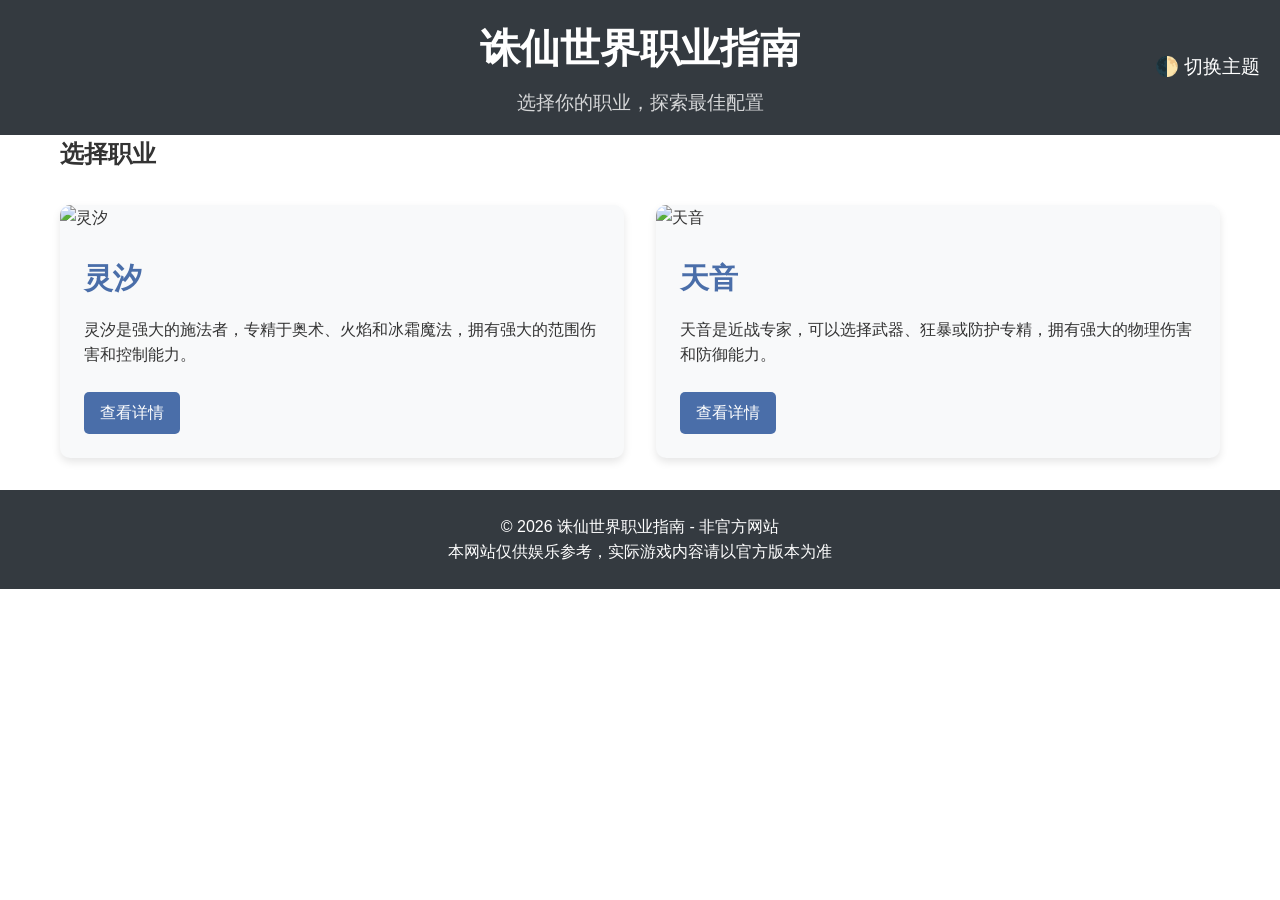
==== index.html @ 596cb43d "Update index.html" ====
<!DOCTYPE html>
<html lang="zh-CN">
<head>
    <meta charset="UTF-8">
    <meta name="viewport" content="width=device-width, initial-scale=1.0">
    <title>诛仙世界职业指南</title>
    <style>
        :root {
            --bg-color: #ffffff;
            --text-color: #333333;
            --primary-color: #4a6ea9;
            --secondary-color: #e7e7e7;
            --card-bg: #f8f9fa;
            --header-bg: #343a40;
            --footer-bg: #343a40;
        }

        [data-theme="dark"] {
            --bg-color: #1a1a1a;
            --text-color: #e0e0e0;
            --primary-color: #5d8aff;
            --secondary-color: #2d2d2d;
            --card-bg: #2a2a2a;
            --header-bg: #121212;
            --footer-bg: #121212;
        }

        * {
            margin: 0;
            padding: 0;
            box-sizing: border-box;
            transition: background-color 0.3s, color 0.3s;
        }

        body {
            font-family: 'Microsoft JhengHei', '微软正黑体', Arial, sans-serif;
            background-color: var(--bg-color);
            color: var(--text-color);
            line-height: 1.6;
        }

        .container {
            max-width: 1200px;
            margin: 0 auto;
            padding: 0 20px;
        }

        header {
            background-color: var(--header-bg);
            color: white;
            padding: 1rem 0;
            text-align: center;
            position: relative;
        }

        .theme-toggle {
            position: absolute;
            right: 20px;
            top: 50%;
            transform: translateY(-50%);
            background: none;
            border: none;
            color: white;
            cursor: pointer;
            font-size: 1.2rem;
        }

        h1 {
            font-size: 2.5rem;
            margin-bottom: 0.5rem;
        }

        .subtitle {
            font-size: 1.2rem;
            opacity: 0.8;
        }

        main {
            padding: 2rem 0;
        }

        .profession-grid {
            display: grid;
            grid-template-columns: repeat(auto-fit, minmax(300px, 1fr));
            gap: 2rem;
            margin-top: 2rem;
        }

        .profession-card {
            background-color: var(--card-bg);
            border-radius: 10px;
            overflow: hidden;
            box-shadow: 0 4px 8px rgba(0, 0, 0, 0.1);
            transition: transform 0.3s;
            cursor: pointer;
        }

        .profession-card:hover {
            transform: translateY(-5px);
        }

        .profession-image {
            width: 100%;
            height: 200px;
            object-fit: cover;
        }

        .profession-content {
            padding: 1.5rem;
        }

        .profession-title {
            font-size: 1.8rem;
            margin-bottom: 1rem;
            color: var(--primary-color);
        }

        .profession-description {
            margin-bottom: 1.5rem;
        }

        .btn {
            display: inline-block;
            padding: 0.5rem 1rem;
            background-color: var(--primary-color);
            color: white;
            text-decoration: none;
            border-radius: 5px;
            transition: background-color 0.3s;
        }

        .btn:hover {
            background-color: #3a5a8c;
        }

        .profession-page {
            display: none;
        }

        .back-btn {
            margin-bottom: 1.5rem;
            display: inline-block;
        }

        .section {
            margin-bottom: 2rem;
            background-color: var(--card-bg);
            padding: 1.5rem;
            border-radius: 8px;
        }

        .section-title {
            font-size: 1.5rem;
            margin-bottom: 1rem;
            color: var(--primary-color);
            border-bottom: 2px solid var(--primary-color);
            padding-bottom: 0.5rem;
        }

        .attribute-list, .equipment-list, .talent-list {
            list-style-type: none;
        }

        .attribute-item, .equipment-item, .talent-item {
            padding: 0.8rem 0;
            border-bottom: 1px solid var(--secondary-color);
        }

        .equipment-item strong {
            display: block;
            margin-bottom: 0.5rem;
        }

        footer {
            background-color: var(--footer-bg);
            color: white;
            text-align: center;
            padding: 1.5rem 0;
            margin-top: 2rem;
        }

        @media (max-width: 768px) {
            h1 {
                font-size: 2rem;
            }
            
            .profession-grid {
                grid-template-columns: 1fr;
            }
            
            .theme-toggle {
                position: static;
                transform: none;
                margin-top: 1rem;
                display: block;
                width: 100%;
            }
        }
    </style>
</head>
<body>
    <header>
        <div class="container">
            <h1>诛仙世界职业指南</h1>
            <p class="subtitle">选择你的职业，探索最佳配置</p>
            <button class="theme-toggle" id="themeToggle">🌓 切换主题</button>
        </div>
    </header>

    <main class="container">
        <div id="homePage">
            <h2>选择职业</h2>
            <div class="profession-grid">
                <div class="profession-card" onclick="showProfession('mage')">
                    <img src="https://wow.zamimg.com/images/wow/icons/large/classicon_mage.jpg" alt="灵汐" class="profession-image">
                    <div class="profession-content">
                        <h3 class="profession-title">灵汐</h3>
                        <p class="profession-description">灵汐是强大的施法者，专精于奥术、火焰和冰霜魔法，拥有强大的范围伤害和控制能力。</p>
                        <a href="#" class="btn" onclick="event.preventDefault(); showProfession('mage')">查看详情</a>
                    </div>
                </div>
                <div class="profession-card" onclick="showProfession('warrior')">
                    <img src="https://wow.zamimg.com/images/wow/icons/large/classicon_warrior.jpg" alt="天音" class="profession-image">
                    <div class="profession-content">
                        <h3 class="profession-title">天音</h3>
                        <p class="profession-description">天音是近战专家，可以选择武器、狂暴或防护专精，拥有强大的物理伤害和防御能力。</p>
                        <a href="#" class="btn" onclick="event.preventDefault(); showProfession('warrior')">查看详情</a>
                    </div>
                </div>
            </div>
        </div>

        <!-- 灵汐页面 -->
        <div id="magePage" class="profession-page">
            <a href="#" class="btn back-btn" onclick="event.preventDefault(); goBack()">← 返回职业选择</a>
            <h2>灵汐指南</h2>
            
            <div class="section">
                <h3 class="section-title">推荐属性</h3>
                <ul class="attribute-list">
                    <li class="attribute-item"><strong>智力</strong> - 提高法术强度和法力值</li>
                    <li class="attribute-item"><strong>法术命中</strong> - 确保法术不会被抵抗</li>
                    <li class="attribute-item"><strong>法术暴击</strong> - 增加法术暴击机率</li>
                    <li class="attribute-item"><strong>法术穿透</strong> - 降低目标的法术抗性</li>
                    <li class="attribute-item"><strong>急速</strong> - 减少施法时间和公共冷却</li>
                </ul>
            </div>
            
            <div class="section">
                <h3 class="section-title">推荐装备</h3>
                <ul class="equipment-list">
                    <li class="equipment-item">
                        <strong>头部</strong>
                        <p>附魔: 燃烧谜团秘药 (法术强度+30, 暴击等级+20)</p>
                        <p>宝石: 符文血玉石 (法术强度+19)</p>
                    </li>
                    <li class="equipment-item">
                        <strong>肩膀</strong>
                        <p>附魔: 强效风暴铭文 (法术强度+24, 暴击等级+15)</p>
                    </li>
                    <li class="equipment-item">
                        <strong>胸甲</strong>
                        <p>附魔: 强效属性 (全属性+10)</p>
                    </li>
                    <li class="equipment-item">
                        <strong>武器</strong>
                        <p>附魔: 强效法术能量 (法术强度+63)</p>
                    </li>
                </ul>
            </div>
            
            <div class="section">
                <h3 class="section-title">天赋点法</h3>
                <ul class="talent-list">
                    <li class="talent-item">
                        <strong>奥术专精 (57/3/11)</strong>
                        <p>专注于奥术衝击和奥术飞弹的爆发伤害，适合单目标输出</p>
                    </li>
                    <li class="talent-item">
                        <strong>火焰专精 (55/16/0)</strong>
                        <p>擅长持续伤害和范围效果，适合多目标战斗</p>
                    </li>
                    <li class="talent-item">
                        <strong>冰霜专精 (0/0/61)</strong>
                        <p>提供优秀的控制能力和生存力，适合PvP和特殊战斗</p>
                    </li>
                </ul>
            </div>
        </div>

        <!-- 天音页面 -->
        <div id="warriorPage" class="profession-page">
            <a href="#" class="btn back-btn" onclick="event.preventDefault(); goBack()">← 返回职业选择</a>
            <h2>天音指南</h2>
            
            <div class="section">
                <h3 class="section-title">推荐属性</h3>
                <ul class="attribute-list">
                    <li class="attribute-item"><strong>力量</strong> - 提高攻击强度</li>
                    <li class="attribute-item"><strong>命中</strong> - 确保攻击不会被躲闪/招架 (6%对首领)</li>
                    <li class="attribute-item"><strong>精准</strong> - 降低目标的招架/躲闪机率 (6.5%对首领)</li>
                    <li class="attribute-item"><strong>暴击</strong> - 增加暴击机率</li>
                    <li class="attribute-item"><strong>破甲</strong> - 降低目标的护甲值</li>
                    <li class="attribute-item"><strong>耐力</strong> - 增加生命值 (坦克专精优先)</li>
                </ul>
            </div>
            
            <div class="section">
                <h3 class="section-title">推荐装备</h3>
                <ul class="equipment-list">
                    <li class="equipment-item">
                        <strong>头部</strong>
                        <p>附魔: 坚定防御者秘药 (防御等级+16, 躲闪等级+17) / 思维放大圆盘 (工程学)</p>
                        <p>宝石: 致密天蓝石 (耐力+15)</p>
                    </li>
                    <li class="equipment-item">
                        <strong>肩膀</strong>
                        <p>附魔: 强效峭壁铭文 (防御等级+15, 躲闪等级+10)</p>
                    </li>
                    <li class="equipment-item">
                        <strong>胸甲</strong>
                        <p>附魔: 强效属性 (全属性+10)</p>
                        <p>宝石: 致密天蓝石 / 鲜豔森林翡翠</p>
                    </li>
                    <li class="equipment-item">
                        <strong>武器</strong>
                        <p>附魔: 狂暴 (攻击强度+110) / 斩杀 (护甲穿透+120)</p>
                    </li>
                </ul>
            </div>
            
            <div class="section">
                <h3 class="section-title">天赋点法</h3>
                <ul class="talent-list">
                    <li class="talent-item">
                        <strong>武器战 (37/24/0)</strong>
                        <p>专注于单体爆发伤害，适合PvP和特定首领战</p>
                    </li>
                    <li class="talent-item">
                        <strong>狂暴战 (17/54/0)</strong>
                        <p>擅长持续伤害和双持武器，适合长时间战斗</p>
                    </li>
                    <li class="talent-item">
                        <strong>防护战 (15/5/51)</strong>
                        <p>坦克专精，提供强大的生存能力和威胁值生成</p>
                    </li>
                </ul>
            </div>
        </div>
    </main>

    <footer>
        <div class="container">
            <p>© 2026 诛仙世界职业指南 - 非官方网站</p>
            <p>本网站仅供娱乐参考，实际游戏内容请以官方版本为准</p>
        </div>
    </footer>

    <script>
        // 主题切换功能
        const themeToggle = document.getElementById('themeToggle');
        const currentTheme = localStorage.getItem('theme') || 'light';
        
        document.documentElement.setAttribute('data-theme', currentTheme);
        
        themeToggle.addEventListener('click', () => {
            const newTheme = currentTheme === 'light' ? 'dark' : 'light';
            document.documentElement.setAttribute('data-theme', newTheme);
            localStorage.setItem('theme', newTheme);
        });

        // 页面导航功能
        function showProfession(profession) {
            document.getElementById('homePage').style.display = 'none';
            document.getElementById('magePage').style.display = 'none';
            document.getElementById('warriorPage').style.display = 'none';
            
            document.getElementById(profession + 'Page').style.display = 'block';
        }

        function goBack() {
            document.getElementById('homePage').style.display = 'block';
            document.getElementById('magePage').style.display = 'none';
            document.getElementById('warriorPage').style.display = 'none';
        }

        // 初始化显示首页
        document.addEventListener('DOMContentLoaded', () => {
            document.getElementById('homePage').style.display = 'block';
        });
    </script>
</body>
</html>
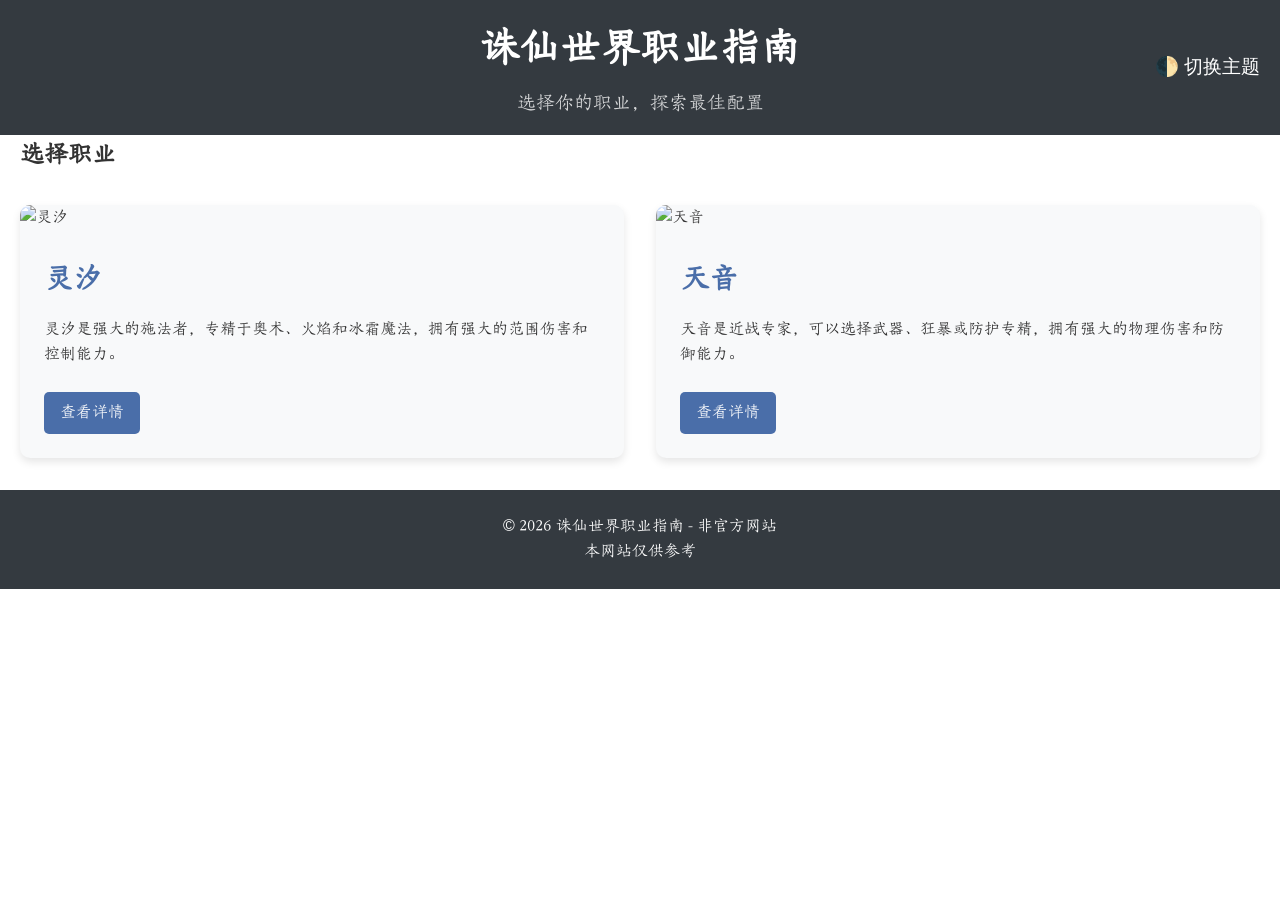
==== commit cc4796a4: "Update index.html" ====
--- a/index.html
+++ b/index.html
@@ -2,8 +2,10 @@
 <html lang="zh-CN">
 <head>
     <meta charset="UTF-8">
+    <meta http-equiv="X-UA-Compatible" content="IE=edge">
     <meta name="viewport" content="width=device-width, initial-scale=1.0">
-    <title>诛仙世界职业指南</title>
+    <link rel="stylesheet" href="./woo.css">
+    <title>诛仙世界沉鱼治疗指南</title>
     <style>
         :root {
             --bg-color: #ffffff;
@@ -33,14 +35,14 @@
         }
 
         body {
-            font-family: 'Microsoft JhengHei', '微软正黑体', Arial, sans-serif;
+            font-family: 'woo3', sans-serif;
             background-color: var(--bg-color);
             color: var(--text-color);
             line-height: 1.6;
         }
 
         .container {
-            max-width: 1200px;
+            max-width: 1920px;
             margin: 0 auto;
             padding: 0 20px;
         }
@@ -352,7 +354,7 @@
     <footer>
         <div class="container">
             <p>© 2026 诛仙世界职业指南 - 非官方网站</p>
-            <p>本网站仅供娱乐参考，实际游戏内容请以官方版本为准</p>
+            <p>本网站仅供参考</p>
         </div>
     </footer>
 
--- a/woo.css
+++ b/woo.css
@@ -0,0 +1,12 @@
+/*! Generated by Font Squirrel (https://www.fontsquirrel.com) on January 3, 2026 */
+
+
+
+@font-face {
+    font-family: 'woo3';
+    src: url('fonts/woo3.woff2') format('woff2'),
+         url('fonts/woo3.woff') format('woff');
+    font-weight: normal;
+    font-style: normal;
+    font-display: swap; /* 优化字体加载体验 */
+}
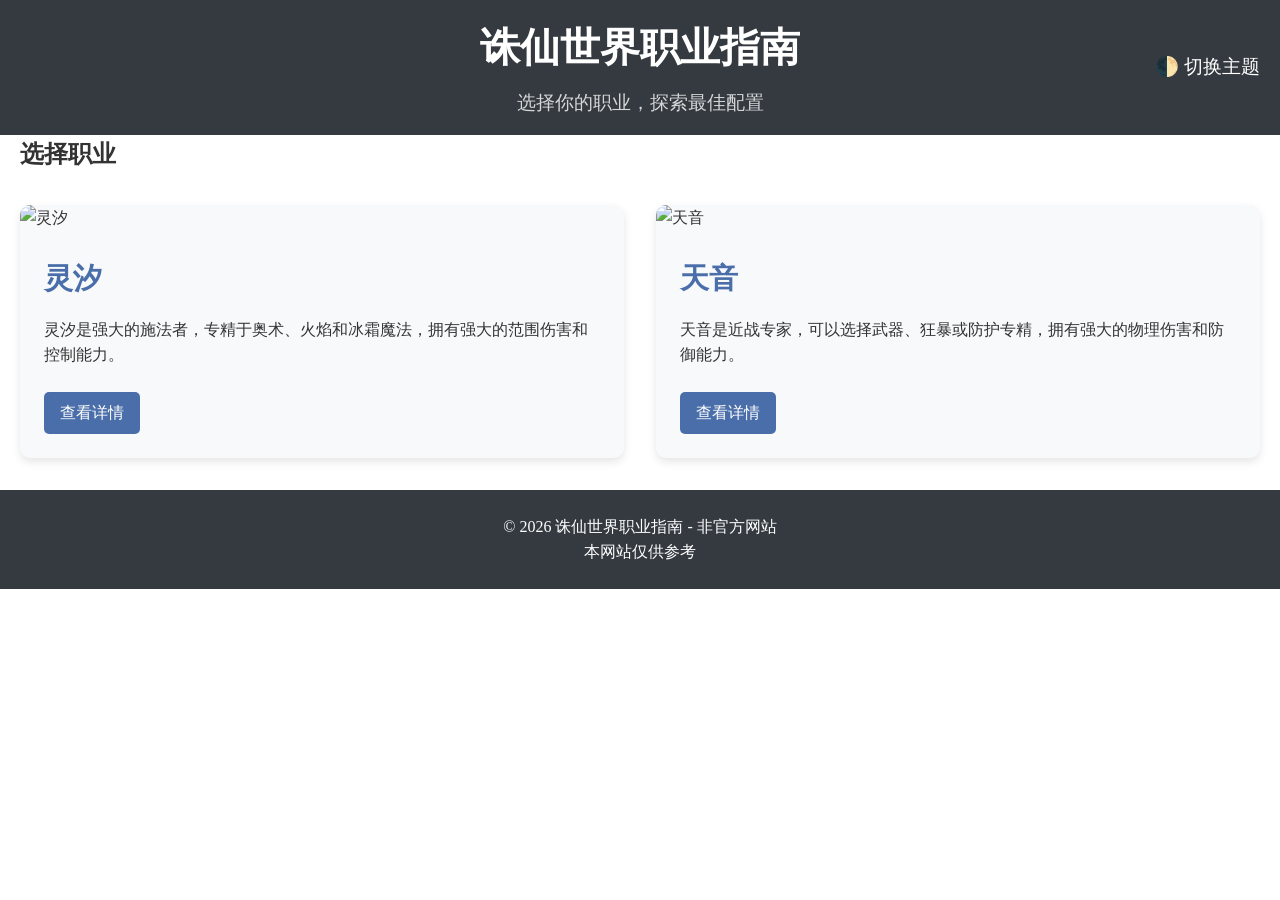
==== commit cbec8d1e: "Update index.html" ====
--- a/index.html
+++ b/index.html
@@ -4,8 +4,7 @@
     <meta charset="UTF-8">
     <meta http-equiv="X-UA-Compatible" content="IE=edge">
     <meta name="viewport" content="width=device-width, initial-scale=1.0">
-    <link rel="stylesheet" href="./woo.css">
-    <title>诛仙世界沉鱼治疗指南</title>
+    <title>诛仙世界 沉鱼治疗指南</title>
     <style>
         :root {
             --bg-color: #ffffff;
@@ -35,7 +34,7 @@
         }
 
         body {
-            font-family: 'woo3', sans-serif;
+            font-family: 'Source Han Serif CN', serif;
             background-color: var(--bg-color);
             color: var(--text-color);
             line-height: 1.6;
@@ -393,3 +392,4 @@
     </script>
 </body>
 </html>
+
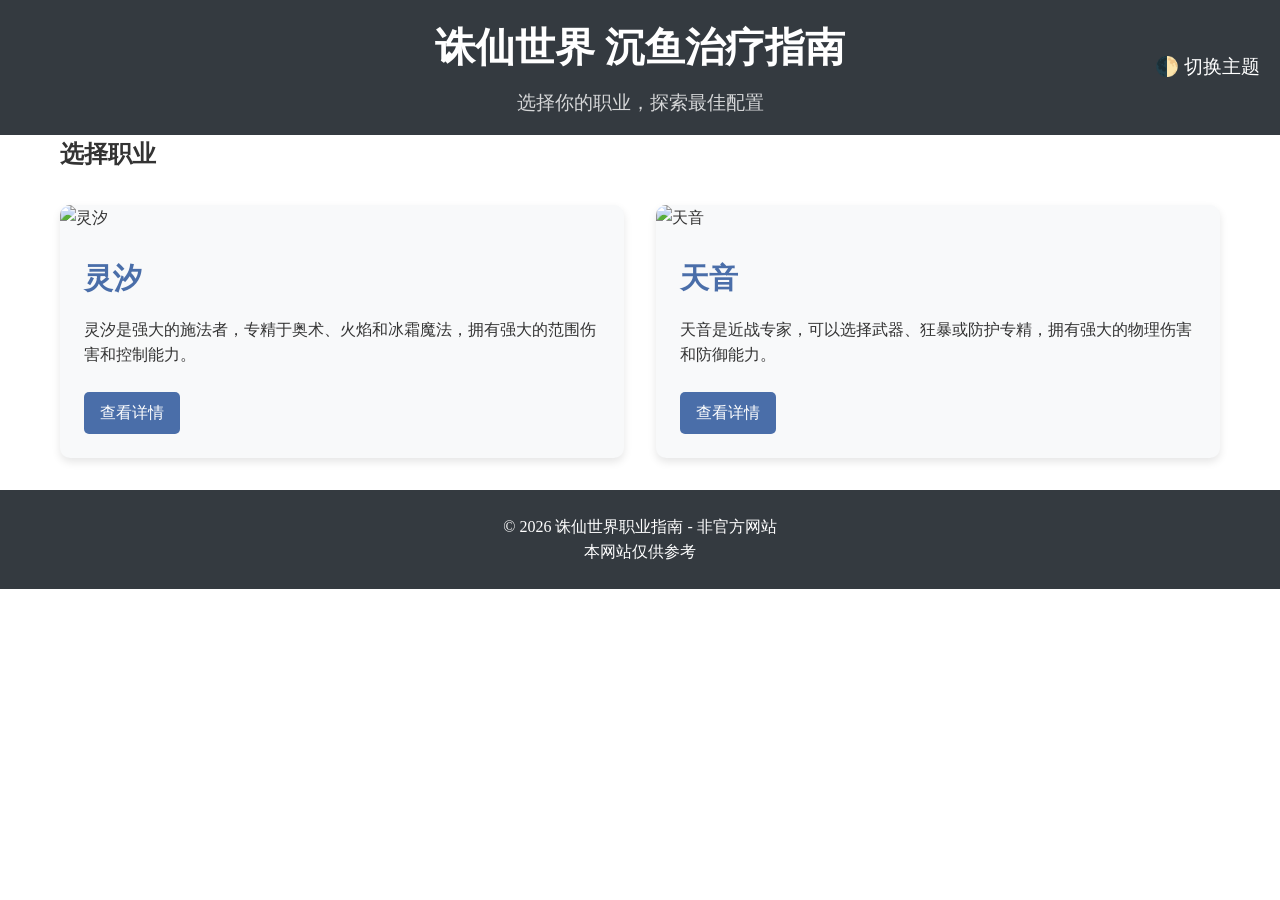
==== commit e1d2849f: "Update index.html" ====
--- a/index.html
+++ b/index.html
@@ -41,7 +41,7 @@
         }
 
         .container {
-            max-width: 1920px;
+            max-width: 1200px;
             margin: 0 auto;
             padding: 0 20px;
         }
@@ -202,7 +202,7 @@
 <body>
     <header>
         <div class="container">
-            <h1>诛仙世界职业指南</h1>
+            <h1>诛仙世界 沉鱼治疗指南</h1>
             <p class="subtitle">选择你的职业，探索最佳配置</p>
             <button class="theme-toggle" id="themeToggle">🌓 切换主题</button>
         </div>
@@ -393,3 +393,4 @@
 </body>
 </html>
 
+
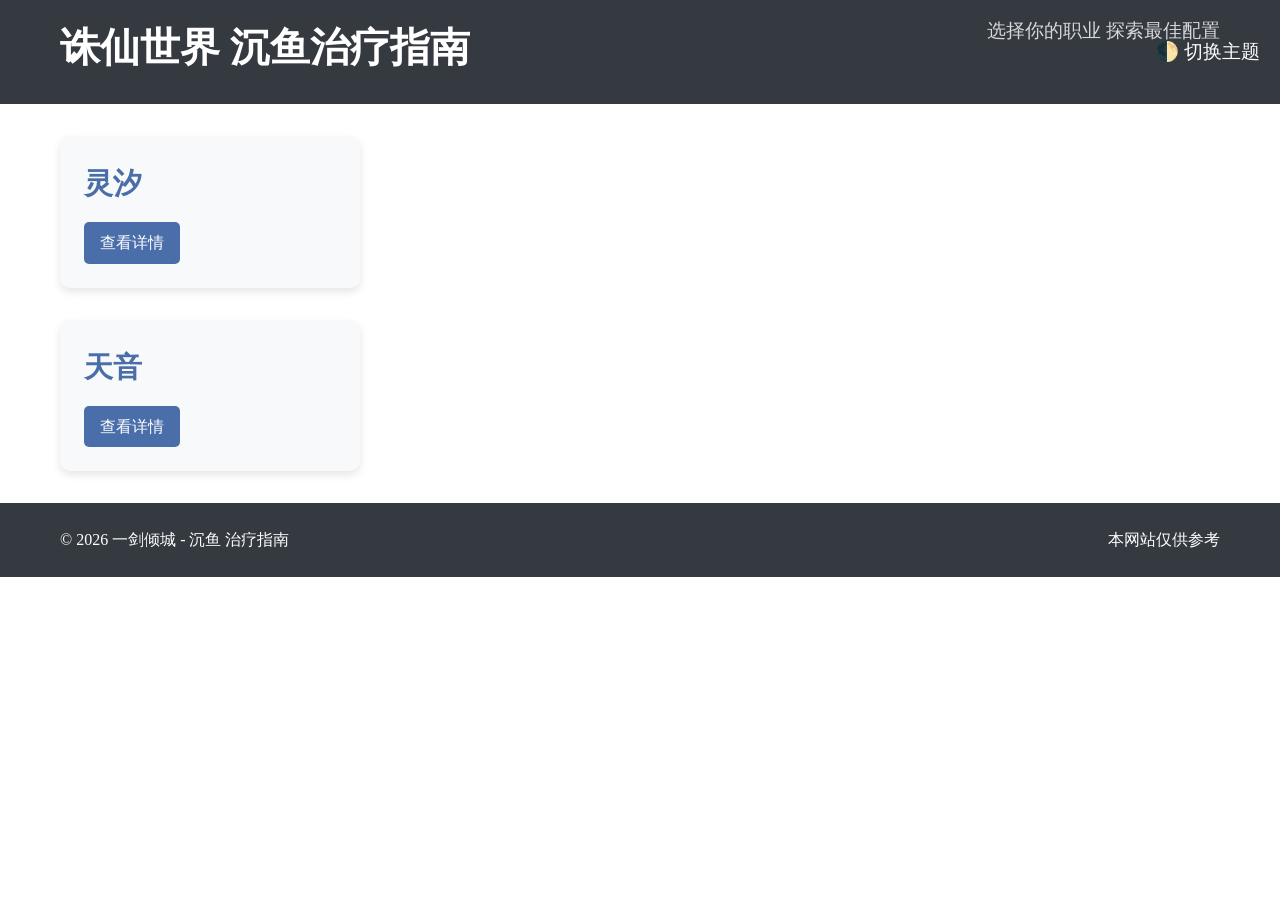
==== commit 6fe0fb78: "Update index.html" ====
--- a/index.html
+++ b/index.html
@@ -41,6 +41,8 @@
         }
 
         .container {
+            display: flex;
+            justify-content: space-between;
             max-width: 1200px;
             margin: 0 auto;
             padding: 0 20px;
@@ -100,7 +102,7 @@
             transform: translateY(-5px);
         }
 
-        .profession-image {
+        .profession-ilingxi {
             width: 100%;
             height: 200px;
             object-fit: cover;
@@ -202,37 +204,32 @@
 <body>
     <header>
         <div class="container">
-            <h1>诛仙世界 沉鱼治疗指南</h1>
-            <p class="subtitle">选择你的职业，探索最佳配置</p>
+            <h1>诛仙世界  沉鱼治疗指南</h1>
+            <p class="subtitle">选择你的职业  探索最佳配置</p>
             <button class="theme-toggle" id="themeToggle">🌓 切换主题</button>
         </div>
     </header>
 
     <main class="container">
         <div id="homePage">
-            <h2>选择职业</h2>
             <div class="profession-grid">
-                <div class="profession-card" onclick="showProfession('mage')">
-                    <img src="https://wow.zamimg.com/images/wow/icons/large/classicon_mage.jpg" alt="灵汐" class="profession-image">
+                <div class="profession-card" onclick="showProfession('lingxi')">
                     <div class="profession-content">
                         <h3 class="profession-title">灵汐</h3>
-                        <p class="profession-description">灵汐是强大的施法者，专精于奥术、火焰和冰霜魔法，拥有强大的范围伤害和控制能力。</p>
-                        <a href="#" class="btn" onclick="event.preventDefault(); showProfession('mage')">查看详情</a>
+                        <a href="#" class="btn" onclick="event.preventDefault(); showProfession('lingxi')">查看详情</a>
                     </div>
                 </div>
-                <div class="profession-card" onclick="showProfession('warrior')">
-                    <img src="https://wow.zamimg.com/images/wow/icons/large/classicon_warrior.jpg" alt="天音" class="profession-image">
+                <div class="profession-card" onclick="showProfession('tianyin')">
                     <div class="profession-content">
                         <h3 class="profession-title">天音</h3>
-                        <p class="profession-description">天音是近战专家，可以选择武器、狂暴或防护专精，拥有强大的物理伤害和防御能力。</p>
-                        <a href="#" class="btn" onclick="event.preventDefault(); showProfession('warrior')">查看详情</a>
+                        <a href="#" class="btn" onclick="event.preventDefault(); showProfession('tianyin')">查看详情</a>
                     </div>
                 </div>
             </div>
         </div>
 
         <!-- 灵汐页面 -->
-        <div id="magePage" class="profession-page">
+        <div id="lingxiPage" class="profession-page">
             <a href="#" class="btn back-btn" onclick="event.preventDefault(); goBack()">← 返回职业选择</a>
             <h2>灵汐指南</h2>
             
@@ -290,7 +287,7 @@
         </div>
 
         <!-- 天音页面 -->
-        <div id="warriorPage" class="profession-page">
+        <div id="tianyinPage" class="profession-page">
             <a href="#" class="btn back-btn" onclick="event.preventDefault(); goBack()">← 返回职业选择</a>
             <h2>天音指南</h2>
             
@@ -352,7 +349,7 @@
 
     <footer>
         <div class="container">
-            <p>© 2026 诛仙世界职业指南 - 非官方网站</p>
+            <p>© 2026 一剑倾城 - 沉鱼 治疗指南</p>
             <p>本网站仅供参考</p>
         </div>
     </footer>
@@ -373,16 +370,16 @@
         // 页面导航功能
         function showProfession(profession) {
             document.getElementById('homePage').style.display = 'none';
-            document.getElementById('magePage').style.display = 'none';
-            document.getElementById('warriorPage').style.display = 'none';
+            document.getElementById('lingxiPage').style.display = 'none';
+            document.getElementById('tianyinPage').style.display = 'none';
             
             document.getElementById(profession + 'Page').style.display = 'block';
         }
 
         function goBack() {
             document.getElementById('homePage').style.display = 'block';
-            document.getElementById('magePage').style.display = 'none';
-            document.getElementById('warriorPage').style.display = 'none';
+            document.getElementById('lingxiPage').style.display = 'none';
+            document.getElementById('tianyinPage').style.display = 'none';
         }
 
         // 初始化显示首页
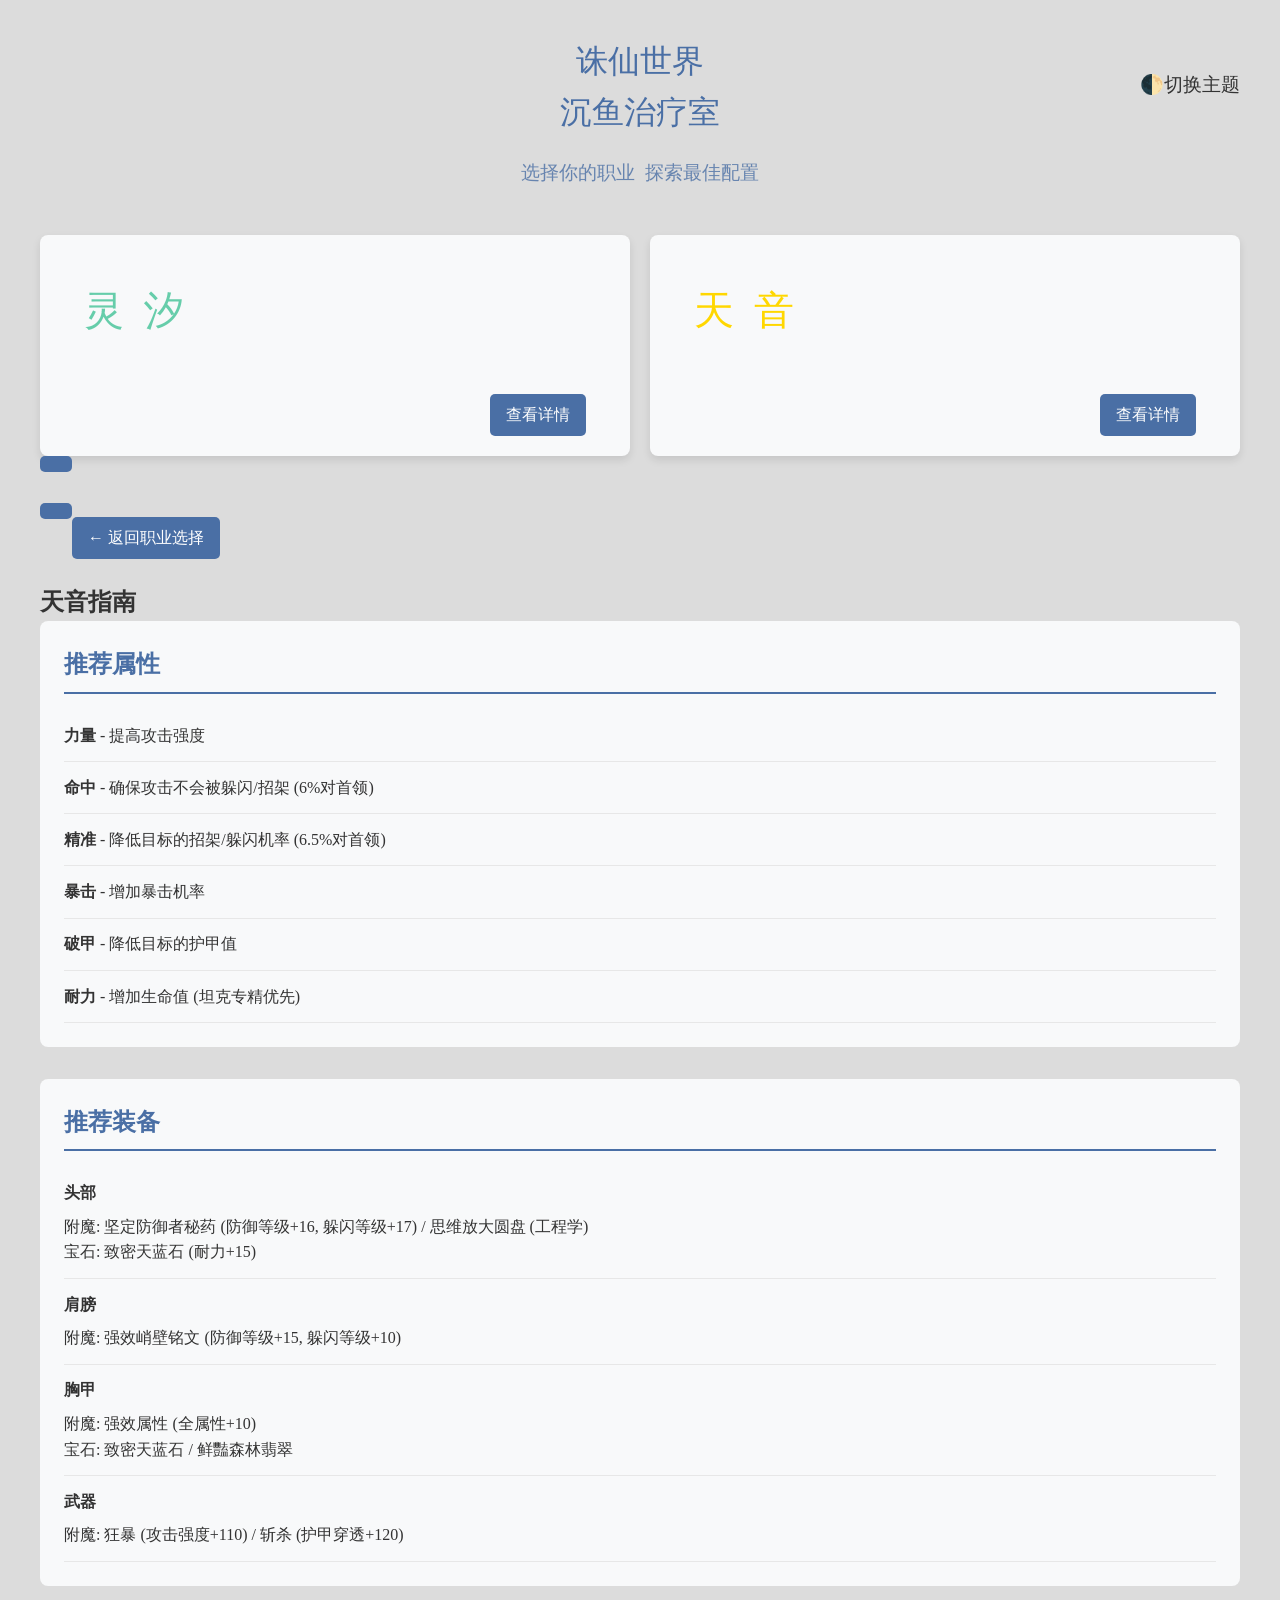
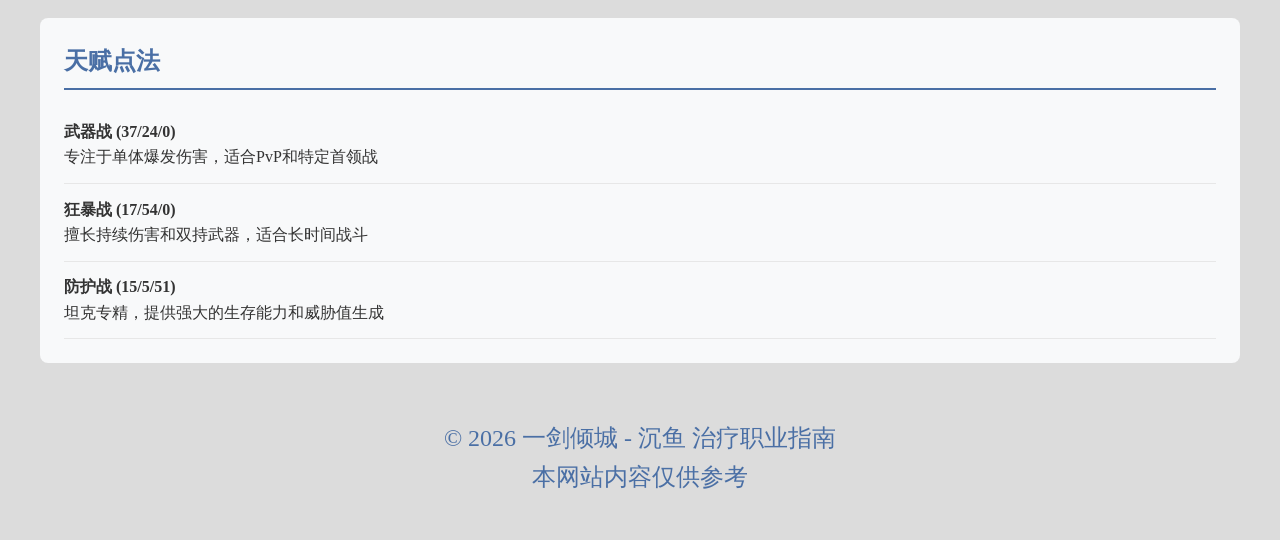
==== commit 50737890: "Update index.html" ====
--- a/index.html
+++ b/index.html
@@ -2,28 +2,23 @@
 <html lang="zh-CN">
 <head>
     <meta charset="UTF-8">
-    <meta http-equiv="X-UA-Compatible" content="IE=edge">
     <meta name="viewport" content="width=device-width, initial-scale=1.0">
-    <title>诛仙世界 沉鱼治疗指南</title>
+    <title>诛仙世界  沉鱼治疗指南</title>
     <style>
         :root {
-            --bg-color: #ffffff;
+            --bg-color: #DCDCDC;
             --text-color: #333333;
-            --primary-color: #4a6ea9;
+            --primary-color: #4a6fa5;
             --secondary-color: #e7e7e7;
             --card-bg: #f8f9fa;
-            --header-bg: #343a40;
-            --footer-bg: #343a40;
         }
 
         [data-theme="dark"] {
             --bg-color: #1a1a1a;
-            --text-color: #e0e0e0;
-            --primary-color: #5d8aff;
-            --secondary-color: #2d2d2d;
+            --text-color: #f0f0f0;
+            --primary-color: #6b8cbe;
+            --secondary-color: #8aabcf;
             --card-bg: #2a2a2a;
-            --header-bg: #121212;
-            --footer-bg: #121212;
         }
 
         * {
@@ -35,15 +30,16 @@
 
         body {
             font-family: 'Source Han Serif CN', serif;
+            line-height: 1.6;
             background-color: var(--bg-color);
             color: var(--text-color);
-            line-height: 1.6;
+            padding: 20px;
+            min-height: 100vh;
         }
 
         .container {
-            display: flex;
-            justify-content: space-between;
-            max-width: 1200px;
+            justify-content: center;
+            max-width: 1400px;
             margin: 0 auto;
             padding: 0 20px;
         }
@@ -57,23 +53,27 @@
         }
 
         .theme-toggle {
+            color: var(--text-color);
             position: absolute;
             right: 20px;
-            top: 50%;
+            top: 35%;
             transform: translateY(-50%);
             background: none;
             border: none;
-            color: white;
             cursor: pointer;
+            display: flex;
             font-size: 1.2rem;
         }
 
         h1 {
-            font-size: 2.5rem;
-            margin-bottom: 0.5rem;
+            color: var(--primary-color);
+            margin-bottom: 20px;
+            text-align: center;
+            font-weight: normal;
         }
 
         .subtitle {
+            color: var(--primary-color);
             font-size: 1.2rem;
             opacity: 0.8;
         }
@@ -84,28 +84,29 @@
 
         .profession-grid {
             display: grid;
-            grid-template-columns: repeat(auto-fit, minmax(300px, 1fr));
-            gap: 2rem;
-            margin-top: 2rem;
+            grid-template-columns: repeat(auto-fit, minmax(200px, 1fr));
+            gap: 20px;
+            margin-top: 30px;
         }
 
         .profession-card {
             background-color: var(--card-bg);
-            border-radius: 10px;
+            padding: 20px;
+            border-radius: 8px;
             overflow: hidden;
             box-shadow: 0 4px 8px rgba(0, 0, 0, 0.1);
             transition: transform 0.3s;
             cursor: pointer;
+            border: 1px solid var(--border-color);
         }
 
         .profession-card:hover {
             transform: translateY(-5px);
         }
 
-        .profession-ilingxi {
-            width: 100%;
-            height: 200px;
-            object-fit: cover;
+        .profession-card h2 {
+            margin-bottom: 10px;
+            color: var(--secondary-color);
         }
 
         .profession-content {
@@ -113,9 +114,9 @@
         }
 
         .profession-title {
-            font-size: 1.8rem;
-            margin-bottom: 1rem;
-            color: var(--primary-color);
+            font-size: 2.5rem;
+            margin-bottom: 0rem;
+            margin-top: 0rem;
         }
 
         .profession-description {
@@ -136,8 +137,18 @@
             background-color: #3a5a8c;
         }
 
-        .profession-page {
+        .page {
             display: none;
+        }
+
+        .page.active {
+            display: block;
+            animation: fadeIn 0.3s ease;
+        }
+
+        @keyframes fadeIn {
+            from { opacity: 0; }
+            to { opacity: 1; }
         }
 
         .back-btn {
@@ -175,11 +186,11 @@
         }
 
         footer {
-            background-color: var(--footer-bg);
-            color: white;
+            color: var(--primary-color);
             text-align: center;
             padding: 1.5rem 0;
             margin-top: 2rem;
+            font-size: 1.5rem;
         }
 
         @media (max-width: 768px) {
@@ -204,34 +215,59 @@
 <body>
     <header>
         <div class="container">
-            <h1>诛仙世界  沉鱼治疗指南</h1>
-            <p class="subtitle">选择你的职业  探索最佳配置</p>
-            <button class="theme-toggle" id="themeToggle">🌓 切换主题</button>
+            <h1>诛仙世界<br>沉鱼治疗室</h1>
+            <p class="subtitle">选择你的职业&nbsp;&nbsp;探索最佳配置</p>
+            <button class="theme-toggle" id="themeToggle">🌓切换主题</button>
         </div>
     </header>
 
     <main class="container">
-        <div id="homePage">
+        <div id="home-page" class="page active">
             <div class="profession-grid">
-                <div class="profession-card" onclick="showProfession('lingxi')">
+                <div class="profession-card" onclick="navigateTo('lingxi-page')">
                     <div class="profession-content">
-                        <h3 class="profession-title">灵汐</h3>
-                        <a href="#" class="btn" onclick="event.preventDefault(); showProfession('lingxi')">查看详情</a>
+                        <h3 style="color:#66CDAA; font-weight: normal;"class="profession-title">灵&nbsp;&nbsp;汐</h3>
+                        <br><br>
+                        <a style="float: right;"href="#" class="btn" onclick="event.preventDefault();">查看详情</a>
                     </div>
                 </div>
-                <div class="profession-card" onclick="showProfession('tianyin')">
+                <div class="profession-card" onclick="navigateTo('tianyin-page')">
                     <div class="profession-content">
-                        <h3 class="profession-title">天音</h3>
-                        <a href="#" class="btn" onclick="event.preventDefault(); showProfession('tianyin')">查看详情</a>
+                        <h3 style="color:#FFD700; font-weight: normal;"class="profession-title">天&nbsp;&nbsp;音</h3>
+                        <br><br>
+                        <a style="float: right;"href="#" class="btn" onclick="event.preventDefault();">查看详情</a>
                     </div>
                 </div>
             </div>
         </div>
 
-        <!-- 灵汐页面 -->
-        <div id="lingxiPage" class="profession-page">
-            <a href="#" class="btn back-btn" onclick="event.preventDefault(); goBack()">← 返回职业选择</a>
-            <h2>灵汐指南</h2>
+        <!-- 灵汐1级页面 -->
+        <div id="lingxi-page" class="page">
+            <a href="#" class="btn back-btn" onclick="goBack()">返回首页</button>
+            <h1>灵汐职业指南</h1>
+            
+            <div class="profession-grid">
+                <div class="profession-card" onclick="navigateTo('lingxi-pve-page')">
+                    <div class="profession-content">
+                        <h3 style="color:#66CDAA;"class="profession-title">灵&nbsp;&nbsp;汐</h3>
+                        <br><br>
+                        <a style="float: right;"href="#" class="btn" onclick="event.preventDefault();">查看详情</a>
+                    </div>
+                </div>
+                <div class="profession-card" onclick="navigateTo('lingxi-pvp-page')">
+                    <div class="profession-content">
+                        <h3 style="color:#FFD700;"class="profession-title">天&nbsp;&nbsp;音</h3>
+                        <br><br>
+                        <a style="float: right;"href="#" class="btn" onclick="event.preventDefault();">查看详情</a>
+                    </div>
+                </div>
+            </div>
+        </div>
+
+        <!-- 灵汐2级页面 -->
+        <div id="lingxi-pve-page" class="page">
+            <a href="#" class="btn back-btn" onclick="goBack()">返回灵汐职业</button>
+            <h2>灵汐PVE指南</h2>
             
             <div class="section">
                 <h3 class="section-title">推荐属性</h3>
@@ -349,43 +385,68 @@
 
     <footer>
         <div class="container">
-            <p>© 2026 一剑倾城 - 沉鱼 治疗指南</p>
-            <p>本网站仅供参考</p>
+            <p>© 2026 一剑倾城 - 沉鱼 治疗职业指南</p>
+            <p>本网站内容仅供参考</p>
         </div>
     </footer>
 
     <script>
-        // 主题切换功能
+        // 获取DOM元素
         const themeToggle = document.getElementById('themeToggle');
-        const currentTheme = localStorage.getItem('theme') || 'light';
-        
-        document.documentElement.setAttribute('data-theme', currentTheme);
-        
-        themeToggle.addEventListener('click', () => {
-            const newTheme = currentTheme === 'light' ? 'dark' : 'light';
-            document.documentElement.setAttribute('data-theme', newTheme);
+        const htmlElement = document.documentElement;
+        
+        // 检查本地存储中的主题偏好
+        const savedTheme = localStorage.getItem('theme');
+        if (savedTheme) {
+            htmlElement.setAttribute('data-theme', savedTheme);
+        } else if (window.matchMedia && window.matchMedia('(prefers-color-scheme: dark)').matches) {
+            // 如果没有保存的偏好，检查系统偏好
+            htmlElement.setAttribute('data-theme', 'dark');
+        }
+        
+        // 切换主题函数
+        function toggleTheme() {
+            const currentTheme = htmlElement.getAttribute('data-theme');
+            const newTheme = currentTheme === 'dark' ? 'light' : 'dark';
+            htmlElement.setAttribute('data-theme', newTheme);
+            localStorage.setItem('theme', newTheme);
+        }
+        
+        // 添加点击事件
+        themeToggle.addEventListener('click', toggleTheme);
+        
+        // 监听系统主题变化
+        window.matchMedia('(prefers-color-scheme: dark)').addEventListener('change', e => {
+            const newTheme = e.matches ? 'dark' : 'light';
+            htmlElement.setAttribute('data-theme', newTheme);
             localStorage.setItem('theme', newTheme);
         });
 
-        // 页面导航功能
-        function showProfession(profession) {
-            document.getElementById('homePage').style.display = 'none';
-            document.getElementById('lingxiPage').style.display = 'none';
-            document.getElementById('tianyinPage').style.display = 'none';
-            
-            document.getElementById(profession + 'Page').style.display = 'block';
-        }
-
+        // 导航历史堆栈
+        const historyStack = ['home-page'];
+        
+        // 导航到指定页面
+        function navigateTo(pageId) {
+            // 隐藏当前页面
+            document.querySelector(`#${historyStack[historyStack.length-1]}`).classList.remove('active');
+            
+            // 显示目标页面
+            document.querySelector(`#${pageId}`).classList.add('active');
+            
+            // 添加到历史堆栈
+            historyStack.push(pageId);
+        }
+        
+        // 返回上一页
         function goBack() {
-            document.getElementById('homePage').style.display = 'block';
-            document.getElementById('lingxiPage').style.display = 'none';
-            document.getElementById('tianyinPage').style.display = 'none';
-        }
-
-        // 初始化显示首页
-        document.addEventListener('DOMContentLoaded', () => {
-            document.getElementById('homePage').style.display = 'block';
-        });
+            if (historyStack.length > 1) {
+                // 隐藏当前页面
+                document.querySelector(`#${historyStack.pop()}`).classList.remove('active');
+                
+                // 显示上一页
+                document.querySelector(`#${historyStack[historyStack.length-1]}`).classList.add('active');
+            }
+        }
     </script>
 </body>
 </html>
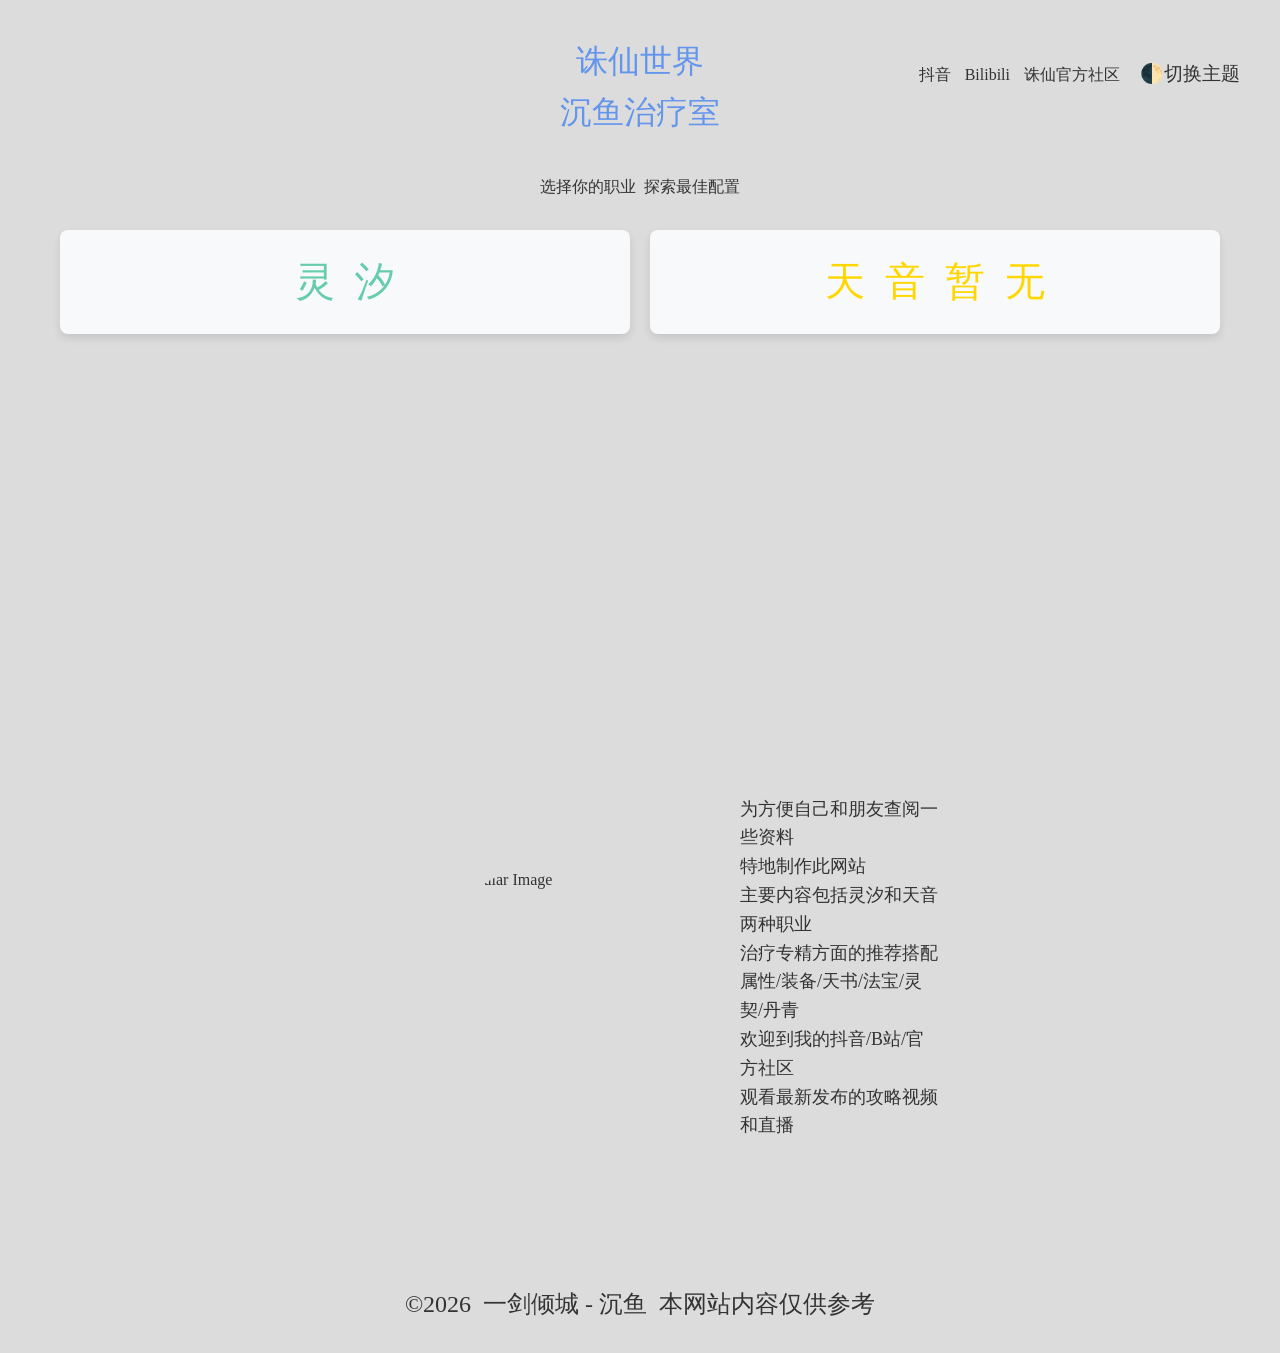
==== commit a6d57de3: "Update index.html" ====
--- a/index.html
+++ b/index.html
@@ -3,12 +3,12 @@
 <head>
     <meta charset="UTF-8">
     <meta name="viewport" content="width=device-width, initial-scale=1.0">
-    <title>诛仙世界  沉鱼治疗指南</title>
+    <title>沉鱼治疗室</title>
     <style>
         :root {
             --bg-color: #DCDCDC;
             --text-color: #333333;
-            --primary-color: #4a6fa5;
+            --primary-color: #6495ED;
             --secondary-color: #e7e7e7;
             --card-bg: #f8f9fa;
         }
@@ -16,7 +16,7 @@
         [data-theme="dark"] {
             --bg-color: #1a1a1a;
             --text-color: #f0f0f0;
-            --primary-color: #6b8cbe;
+            --primary-color: #6495ED;
             --secondary-color: #8aabcf;
             --card-bg: #2a2a2a;
         }
@@ -25,7 +25,13 @@
             margin: 0;
             padding: 0;
             box-sizing: border-box;
-            transition: background-color 0.3s, color 0.3s;
+        }
+
+        header {
+            background-color: var(--header-bg);
+            padding: 1rem 0;
+            text-align: center;
+            position: relative;
         }
 
         body {
@@ -43,13 +49,15 @@
             margin: 0 auto;
             padding: 0 20px;
         }
-
-        header {
-            background-color: var(--header-bg);
-            color: white;
-            padding: 1rem 0;
+        
+        footer {
+            position: relative;
+            bottom: 0;
             text-align: center;
-            position: relative;
+            padding: 10px 0;
+            margin-top: 2rem;
+            font-size: 1.5rem;
+            width: 100%;
         }
 
         .theme-toggle {
@@ -64,22 +72,37 @@
             display: flex;
             font-size: 1.2rem;
         }
-
-        h1 {
+        
+        h1, h2, h3 {
             color: var(--primary-color);
             margin-bottom: 20px;
             text-align: center;
             font-weight: normal;
         }
-
-        .subtitle {
-            color: var(--primary-color);
-            font-size: 1.2rem;
-            opacity: 0.8;
-        }
-
-        main {
-            padding: 2rem 0;
+        
+        .daohang {
+            float: left;
+            margin-right: 15px;
+        }
+        
+        .daohang:hover {
+            opacity: 0.5;
+            text-decoration: underline; /* 鼠标悬停时显示下划线 */
+            cursor:pointer;   /* 鼠标悬停时变为手型*/
+        }
+
+        .profession-title {
+            font-size: 2.5rem;
+            margin-bottom: 0rem;
+            margin-top: 0rem;
+        }
+
+        .profession-text {
+            font-size: 20px;
+            margin-bottom: 0rem;
+            margin-top: 0rem;
+            padding: 0.8rem 0;
+            border: none !important; /* 使用!important确保优先级 */
         }
 
         .profession-grid {
@@ -88,120 +111,106 @@
             gap: 20px;
             margin-top: 30px;
         }
-
+        
         .profession-card {
             background-color: var(--card-bg);
+            border-radius: 8px;
             padding: 20px;
-            border-radius: 8px;
             overflow: hidden;
+            cursor: pointer;
             box-shadow: 0 4px 8px rgba(0, 0, 0, 0.1);
-            transition: transform 0.3s;
-            cursor: pointer;
             border: 1px solid var(--border-color);
-        }
-
+            transition: transform 0.3s, box-shadow 0.3s;
+        }
+        
         .profession-card:hover {
             transform: translateY(-5px);
-        }
-
-        .profession-card h2 {
-            margin-bottom: 10px;
-            color: var(--secondary-color);
-        }
-
-        .profession-content {
-            padding: 1.5rem;
-        }
-
-        .profession-title {
-            font-size: 2.5rem;
-            margin-bottom: 0rem;
-            margin-top: 0rem;
-        }
-
-        .profession-description {
-            margin-bottom: 1.5rem;
-        }
-
-        .btn {
-            display: inline-block;
-            padding: 0.5rem 1rem;
-            background-color: var(--primary-color);
-            color: white;
-            text-decoration: none;
-            border-radius: 5px;
-            transition: background-color 0.3s;
-        }
-
-        .btn:hover {
-            background-color: #3a5a8c;
+            box-shadow: 0 6px 12px rgba(0, 0, 0, 0.15);
         }
 
         .page {
             display: none;
         }
-
+        
         .page.active {
             display: block;
             animation: fadeIn 0.3s ease;
         }
-
+        
         @keyframes fadeIn {
             from { opacity: 0; }
             to { opacity: 1; }
         }
 
-        .back-btn {
-            margin-bottom: 1.5rem;
-            display: inline-block;
-        }
-
-        .section {
-            margin-bottom: 2rem;
-            background-color: var(--card-bg);
-            padding: 1.5rem;
+        .content-section {
+            margin-top: 30px;
+            padding: 20px;
+            background-color: #f8f9fa;
             border-radius: 8px;
-        }
-
-        .section-title {
-            font-size: 1.5rem;
-            margin-bottom: 1rem;
-            color: var(--primary-color);
-            border-bottom: 2px solid var(--primary-color);
-            padding-bottom: 0.5rem;
-        }
-
-        .attribute-list, .equipment-list, .talent-list {
-            list-style-type: none;
-        }
-
-        .attribute-item, .equipment-item, .talent-item {
-            padding: 0.8rem 0;
-            border-bottom: 1px solid var(--secondary-color);
-        }
-
-        .equipment-item strong {
-            display: block;
-            margin-bottom: 0.5rem;
-        }
-
-        footer {
-            color: var(--primary-color);
+            border: 1px solid #e0e0e0;
+        }
+        
+        nav ul {
+            position: absolute;
+            right: 130px;
+            top: 35.5%;
+            transform: translateY(-50%);
+            list-style-type: none; /* 移除列表前的点 */
+            padding: 0;
+        }
+        
+        nav ul li {
+            display: inline; /* 使链接水平排列 */
+            margin-right: 10px; /* 添加一些右外边距 */
+        }
+        
+        nav ul li a {
+            text-decoration: none; /* 移除下划线 */
+            color: var(--text-color); /* 设置文字颜色 */
+        }
+        
+        nav ul li a:hover {
+            text-decoration: underline; /* 鼠标悬停时添加下划线 */
+        }
+
+        table {
             text-align: center;
-            padding: 1.5rem 0;
-            margin-top: 2rem;
-            font-size: 1.5rem;
+            width: 100%;
+            border-collapse: collapse; /* 合并边框 */
+        }
+
+        th, td {
+            border: 1px solid var(--text-color); /*<!-- border="1" 用于显示表格边框，便于观察*/
+            padding: 5px; /* 替代 cellpadding */
+        }
+
+        .container2 {
+            display: grid;
+            grid-template-columns: 1000px 1fr; /* 第一列宽度1000px，第二列占据剩余空间 */
+            place-items: center; /* 同时水平和垂直居中 */
+        }
+
+        .circle-container {
+            width: 200px; /* 容器宽度 */
+            height: 200px; /* 容器高度 */
+            border-radius: 50%; /* 使得容器变成圆形 */
+            overflow: hidden; /* 隐藏超出圆形边界的部分 */
+        }
+        
+        .circle-container img {
+            width: 100%; /* 使图片宽度填满容器 */
+            height: auto; /* 保持图片的原始宽高比 */
         }
 
         @media (max-width: 768px) {
-            h1 {
-                font-size: 2rem;
-            }
-            
             .profession-grid {
                 grid-template-columns: 1fr;
             }
             
+            .container {
+                padding: 10px;
+            }
+
             .theme-toggle {
                 position: static;
                 transform: none;
@@ -213,181 +222,780 @@
     </style>
 </head>
 <body>
+    <!-- 首页 -->
     <header>
         <div class="container">
             <h1>诛仙世界<br>沉鱼治疗室</h1>
-            <p class="subtitle">选择你的职业&nbsp;&nbsp;探索最佳配置</p>
+            <nav>
+                <ul>
+                    <li><a href="https://www.douyin.com/user/MS4wLjABAAAAgI3xPdqlalphZuXvfhe1C-N2mRDmHZKwgdrJIZvrj40?from_tab_name=live">抖音</a></li>
+                    <li><a href="https://space.bilibili.com/2241188?spm_id_from=333.788.upinfo.detail.click">Bilibili</a></li>
+                    <li><a href="https://douliu.wanmei.com/personal.html?uid=150377050">诛仙官方社区</a></li>
+                </ul>
+            </nav>
             <button class="theme-toggle" id="themeToggle">🌓切换主题</button>
         </div>
+        
     </header>
-
     <main class="container">
-        <div id="home-page" class="page active">
+    <div id="home-page" class="page active">
+        <div class="container">
+            <p style="text-align: center;">选择你的职业&nbsp;&nbsp;探索最佳配置</p>
+            
             <div class="profession-grid">
                 <div class="profession-card" onclick="navigateTo('lingxi-page')">
-                    <div class="profession-content">
-                        <h3 style="color:#66CDAA; font-weight: normal;"class="profession-title">灵&nbsp;&nbsp;汐</h3>
-                        <br><br>
-                        <a style="float: right;"href="#" class="btn" onclick="event.preventDefault();">查看详情</a>
-                    </div>
-                </div>
-                <div class="profession-card" onclick="navigateTo('tianyin-page')">
-                    <div class="profession-content">
-                        <h3 style="color:#FFD700; font-weight: normal;"class="profession-title">天&nbsp;&nbsp;音</h3>
-                        <br><br>
-                        <a style="float: right;"href="#" class="btn" onclick="event.preventDefault();">查看详情</a>
-                    </div>
-                </div>
-            </div>
-        </div>
-
-        <!-- 灵汐1级页面 -->
-        <div id="lingxi-page" class="page">
-            <a href="#" class="btn back-btn" onclick="goBack()">返回首页</button>
-            <h1>灵汐职业指南</h1>
+                    <h2 style="color:#66CDAA;" class="profession-title">灵&nbsp;&nbsp;汐</h2>
+                </div>
+                
+                <div class="profession-card" "navigateTo('tianyin-page')">
+                    <h2 style="color:#FFD700;" class="profession-title">天&nbsp;&nbsp;音&nbsp;&nbsp;暂&nbsp;&nbsp;无</h2>
+                </div>
+            </div>
+            <br><br><br><br><br><br><br><br><br><br><br><br><br><br><br><br><br><br>
+        </div>
+
+        <div class="container2">
+            <div class="circle-container">
+                <img src="https://p3-pc.douyinpic.com/aweme-avatar/tos-cn-avt-0015_716efd60230043319da06ff5aaad9cff~noop.jpeg" alt="Circular Image">
+            </div>
+
+            <div>
+                <p style="text-align: left; font-size: 18px; transform: translateX(-150%);">为方便自己和朋友查阅一些资料<br>特地制作此网站<br>主要内容包括灵汐和天音两种职业<br>治疗专精方面的推荐搭配<br>属性/装备/天书/法宝/灵契/丹青<br>欢迎到我的抖音/B站/官方社区<br>观看最新发布的攻略视频和直播<br></p>
+            </div>
+        </div>
+    </div>
+    <br><br><br><br>
+
+    <!-- 灵汐主页面 -->
+    <div id="lingxi-page" class="page">
+        <div class="container">
+            <p class="daohang" onclick="navigateTo('home-page')">首页</p>
+            <br>
+            <h1 style="color:#66CDAA;">灵汐玩法选择</h1>
             
             <div class="profession-grid">
                 <div class="profession-card" onclick="navigateTo('lingxi-pve-page')">
-                    <div class="profession-content">
-                        <h3 style="color:#66CDAA;"class="profession-title">灵&nbsp;&nbsp;汐</h3>
-                        <br><br>
-                        <a style="float: right;"href="#" class="btn" onclick="event.preventDefault();">查看详情</a>
-                    </div>
-                </div>
+                    <h3>PVE指南</h3>
+                    <p style="text-align: center;">副本与团队</p>
+                </div>
+                
                 <div class="profession-card" onclick="navigateTo('lingxi-pvp-page')">
-                    <div class="profession-content">
-                        <h3 style="color:#FFD700;"class="profession-title">天&nbsp;&nbsp;音</h3>
-                        <br><br>
-                        <a style="float: right;"href="#" class="btn" onclick="event.preventDefault();">查看详情</a>
-                    </div>
-                </div>
-            </div>
-        </div>
-
-        <!-- 灵汐2级页面 -->
-        <div id="lingxi-pve-page" class="page">
-            <a href="#" class="btn back-btn" onclick="goBack()">返回灵汐职业</button>
-            <h2>灵汐PVE指南</h2>
-            
-            <div class="section">
-                <h3 class="section-title">推荐属性</h3>
-                <ul class="attribute-list">
-                    <li class="attribute-item"><strong>智力</strong> - 提高法术强度和法力值</li>
-                    <li class="attribute-item"><strong>法术命中</strong> - 确保法术不会被抵抗</li>
-                    <li class="attribute-item"><strong>法术暴击</strong> - 增加法术暴击机率</li>
-                    <li class="attribute-item"><strong>法术穿透</strong> - 降低目标的法术抗性</li>
-                    <li class="attribute-item"><strong>急速</strong> - 减少施法时间和公共冷却</li>
-                </ul>
-            </div>
-            
-            <div class="section">
-                <h3 class="section-title">推荐装备</h3>
-                <ul class="equipment-list">
-                    <li class="equipment-item">
-                        <strong>头部</strong>
-                        <p>附魔: 燃烧谜团秘药 (法术强度+30, 暴击等级+20)</p>
-                        <p>宝石: 符文血玉石 (法术强度+19)</p>
-                    </li>
-                    <li class="equipment-item">
-                        <strong>肩膀</strong>
-                        <p>附魔: 强效风暴铭文 (法术强度+24, 暴击等级+15)</p>
-                    </li>
-                    <li class="equipment-item">
-                        <strong>胸甲</strong>
-                        <p>附魔: 强效属性 (全属性+10)</p>
-                    </li>
-                    <li class="equipment-item">
-                        <strong>武器</strong>
-                        <p>附魔: 强效法术能量 (法术强度+63)</p>
-                    </li>
-                </ul>
-            </div>
-            
-            <div class="section">
-                <h3 class="section-title">天赋点法</h3>
-                <ul class="talent-list">
-                    <li class="talent-item">
-                        <strong>奥术专精 (57/3/11)</strong>
-                        <p>专注于奥术衝击和奥术飞弹的爆发伤害，适合单目标输出</p>
-                    </li>
-                    <li class="talent-item">
-                        <strong>火焰专精 (55/16/0)</strong>
-                        <p>擅长持续伤害和范围效果，适合多目标战斗</p>
-                    </li>
-                    <li class="talent-item">
-                        <strong>冰霜专精 (0/0/61)</strong>
-                        <p>提供优秀的控制能力和生存力，适合PvP和特殊战斗</p>
-                    </li>
-                </ul>
-            </div>
-        </div>
-
-        <!-- 天音页面 -->
-        <div id="tianyinPage" class="profession-page">
-            <a href="#" class="btn back-btn" onclick="event.preventDefault(); goBack()">← 返回职业选择</a>
-            <h2>天音指南</h2>
-            
-            <div class="section">
-                <h3 class="section-title">推荐属性</h3>
-                <ul class="attribute-list">
-                    <li class="attribute-item"><strong>力量</strong> - 提高攻击强度</li>
-                    <li class="attribute-item"><strong>命中</strong> - 确保攻击不会被躲闪/招架 (6%对首领)</li>
-                    <li class="attribute-item"><strong>精准</strong> - 降低目标的招架/躲闪机率 (6.5%对首领)</li>
-                    <li class="attribute-item"><strong>暴击</strong> - 增加暴击机率</li>
-                    <li class="attribute-item"><strong>破甲</strong> - 降低目标的护甲值</li>
-                    <li class="attribute-item"><strong>耐力</strong> - 增加生命值 (坦克专精优先)</li>
-                </ul>
-            </div>
-            
-            <div class="section">
-                <h3 class="section-title">推荐装备</h3>
-                <ul class="equipment-list">
-                    <li class="equipment-item">
-                        <strong>头部</strong>
-                        <p>附魔: 坚定防御者秘药 (防御等级+16, 躲闪等级+17) / 思维放大圆盘 (工程学)</p>
-                        <p>宝石: 致密天蓝石 (耐力+15)</p>
-                    </li>
-                    <li class="equipment-item">
-                        <strong>肩膀</strong>
-                        <p>附魔: 强效峭壁铭文 (防御等级+15, 躲闪等级+10)</p>
-                    </li>
-                    <li class="equipment-item">
-                        <strong>胸甲</strong>
-                        <p>附魔: 强效属性 (全属性+10)</p>
-                        <p>宝石: 致密天蓝石 / 鲜豔森林翡翠</p>
-                    </li>
-                    <li class="equipment-item">
-                        <strong>武器</strong>
-                        <p>附魔: 狂暴 (攻击强度+110) / 斩杀 (护甲穿透+120)</p>
-                    </li>
-                </ul>
-            </div>
-            
-            <div class="section">
-                <h3 class="section-title">天赋点法</h3>
-                <ul class="talent-list">
-                    <li class="talent-item">
-                        <strong>武器战 (37/24/0)</strong>
-                        <p>专注于单体爆发伤害，适合PvP和特定首领战</p>
-                    </li>
-                    <li class="talent-item">
-                        <strong>狂暴战 (17/54/0)</strong>
-                        <p>擅长持续伤害和双持武器，适合长时间战斗</p>
-                    </li>
-                    <li class="talent-item">
-                        <strong>防护战 (15/5/51)</strong>
-                        <p>坦克专精，提供强大的生存能力和威胁值生成</p>
-                    </li>
-                </ul>
-            </div>
-        </div>
+                    <h3>PVP指南</h3>
+                    <p style="text-align: center;">玩家对战暂无</p>
+                </div>
+            </div>
+        </div>
+    </div>
+    
+    <!-- 灵汐PVE页面 -->
+    <div id="lingxi-pve-page" class="page">
+        <div class="container">
+            <p class="daohang" onclick="navigateTo('home-page')">首页</p>
+            <p class="daohang" onclick="navigateTo('lingxi-page')">灵汐</p>
+            <br>
+            <h1 style="color:#66CDAA;">灵汐PVE指南</h1>
+            
+            <div class="profession-grid">
+                <div class="profession-card" onclick="navigateTo('lingxi-pve-team-page')">
+                    <h3>小队副本</h3>
+                    <p style="text-align: center;">5人小队指南</p>
+                </div>
+                
+                <div class="profession-card" onclick="navigateTo('lingxi-pve-raid-page')">
+                    <h3>团队副本</h3>
+                    <p style="text-align: center;">10-25人团队指南暂无</p>
+                </div>
+            </div>
+        </div>
+    </div>
+    
+    <!-- 灵汐PVE小队页面 -->
+    <div id="lingxi-pve-team-page" class="page">
+        <div class="container">
+            <p class="daohang" onclick="navigateTo('home-page')">首页</p>
+            <p class="daohang" onclick="navigateTo('lingxi-page')">灵汐</p>
+            <p class="daohang" onclick="navigateTo('lingxi-pve-page')">PVE</p>
+            <br>
+            <h1 style="color:#66CDAA;">灵汐小队指南</h1>
+            
+            <div class="profession-grid">
+                <div class="profession-card" onclick="navigateTo('lingxi-pve-team-attr-page')">
+                    <h3 style="text-align: center;">属性/装备</h3>
+                </div>
+                <div class="profession-card" onclick="navigateTo('lingxi-pve-team-talent-page')">
+                    <h3 style="text-align: center;">天书/法宝</h3>
+                </div>
+                <div class="profession-card" onclick="navigateTo('lingxi-pve-team-soul-page')">
+                    <h3 style="text-align: center;">灵契/丹青</h3>
+                </div>
+            </div>
+        </div>
+    </div>
+    
+    <!-- 灵汐PVE小队属性装备页面 -->
+    <div id="lingxi-pve-team-attr-page" class="page">
+        <div class="container">
+            <p class="daohang" onclick="navigateTo('home-page')">首页</p>
+            <p class="daohang" onclick="navigateTo('lingxi-page')">灵汐</p>
+            <p class="daohang" onclick="navigateTo('lingxi-pve-page')">PVE</p>
+            <p class="daohang" onclick="navigateTo('lingxi-pve-team-page')">小队</p>
+            <br>
+            <h1 style="color:#66CDAA;">灵汐小队副本 - 推荐属性</h1>
+            
+            <div class="profession-card">
+                <p class="profession-title" style="color:#DA70D6; border-bottom: 1px solid;"><strong>&nbsp;S</strong></p>
+                <p class="profession-text">&nbsp;&nbsp;会心 - 提高治疗爆发&nbsp;&nbsp;&nbsp;&nbsp;目标:14%-20%</p><br>
+                <p class="profession-title" style="color:#6495ED; border-bottom: 1px solid;"><strong>&nbsp;A</strong></p>
+                <p class="profession-text">&nbsp;&nbsp;调息 - 缩短部分大技能的冷却&nbsp;&nbsp;&nbsp;&nbsp;目标:8%-20%</p><br>
+                <p class="profession-title" style="color:#66CDAA; border-bottom: 1px solid;"><strong>&nbsp;B</strong></p>
+                <p class="profession-text">&nbsp;&nbsp;破甲 - 提高治疗效率,增加伤害输出&nbsp;&nbsp;&nbsp;&nbsp;目标10%</p><br>
+                <p class="profession-title" style="color:gray; border-bottom: 1px solid;"><strong>&nbsp;C</strong></p>
+                <p class="profession-text">&nbsp;&nbsp;专精 - 提高治疗血量&nbsp;&nbsp;</p>
+                <br><br>
+                <h3 class="profession-text">赛季初副属性差距有限,优先考虑核心属性.在装等相差10级以上时可以暂时无视副属性.</h3>
+            </div>
+            <br>
+            <h1 style="color:#66CDAA;">灵汐小队副本 - 装备出处</h1>
+
+            <div class="profession-card">
+                <table>
+                    <thead> <!-- 表头部分 -->
+                        <tr><!-- tr 代表表格行 -->
+                            <th><div class="profession-text">部件</div></th> <!-- th 代表表头单元格 -->
+                            <th><div class="profession-text">副本</div></th>
+                            <th><div class="profession-text">S3新装核心属性</div></th>
+                            <th><div class="profession-text">S2旧装核心属性</div></th>
+                            <th><div class="profession-text" style="color:#DA70D6;">会心</div></th>
+                            <th><div class="profession-text" style="color:#6495ED;">调息</div></th>
+                            <th><div class="profession-text" style="color:#66CDAA;">破甲</div></th>
+                            <th><div class="profession-text" style="color:gray;">专精</div></th>
+                        </tr>
+                    </thead>
+                    <tbody> <!-- 表格主体 -->
+                        <tr>
+                            <td><div class="profession-text">头盔</div></td> <!-- td 代表表头单元格 部件-->
+                            <td><div class="profession-text">雪岭斩三执</div></td> <!-- 副本 -->
+                            <td><div class="profession-text">2200</div></td> <!-- S3新装核心属性 -->
+                            <td><div class="profession-text">2200</div></td> <!-- S2旧装核心属性 -->
+                            <td><div class="profession-text"></div></td> <!-- 会心 -->
+                            <td><div class="profession-text">48</div></td> <!-- 调息 -->
+                            <td><div class="profession-text">47</div></td> <!-- 破甲 -->
+                            <td><div class="profession-text"></div></td> <!-- 专精 -->
+                        </tr>
+                        <tr>
+                            <td><div class="profession-text">上衣</div></td> <!-- th 代表表头单元格 部件-->
+                            <td><div class="profession-text">寒潭戾影</div></td> <!-- 副本 -->
+                            <td><div class="profession-text">2640</div></td> <!-- S3新装核心属性 -->
+                            <td><div class="profession-text">2640</div></td> <!-- S2旧装核心属性 -->
+                            <td><div class="profession-text">57</div></td> <!-- 会心 -->
+                            <td><div class="profession-text">57</div></td> <!-- 调息 -->
+                            <td><div class="profession-text"></div></td> <!-- 破甲 -->
+                            <td><div class="profession-text"></div></td> <!-- 专精 -->
+                        </tr>                        <tr>
+                            <td><div class="profession-text">护手</div></td> <!-- th 代表表头单元格 部件-->
+                            <td><div class="profession-text">撼山证道</div></td> <!-- 副本 -->
+                            <td><div class="profession-text">1760</div></td> <!-- S3新装核心属性 -->
+                            <td><div class="profession-text">1760</div></td> <!-- S2旧装核心属性 -->
+                            <td><div class="profession-text">38</div></td> <!-- 会心 -->
+                            <td><div class="profession-text">38</div></td> <!-- 调息 -->
+                            <td><div class="profession-text"></div></td> <!-- 破甲 -->
+                            <td><div class="profession-text"></div></td> <!-- 专精 -->
+                        </tr>
+                        <tr>
+                            <td><div class="profession-text" style="color:red;">武器</div></td> <!-- th 代表表头单元格 部件-->
+                            <td><div class="profession-text">撼山证道</div></td> <!-- 副本 -->
+                            <td><div class="profession-text">4620</div></td> <!-- S3新装核心属性 -->
+                            <td><div class="profession-text" style="color:red;">5227</div></td> <!-- S2旧装核心属性 -->
+                            <td><div class="profession-text">101</div></td> <!-- 会心 -->
+                            <td><div class="profession-text">101</div></td> <!-- 调息 -->
+                            <td><div class="profession-text"></div></td> <!-- 破甲 -->
+                            <td><div class="profession-text"></div></td> <!-- 专精 -->
+                        </tr>
+                        <tr>
+                            <td><div class="profession-text">腰带</div></td> <!-- th 代表表头单元格 部件-->
+                            <td><div class="profession-text">飞舟越沧海</div></td> <!-- 副本 -->
+                            <td><div class="profession-text">1760</div></td> <!-- S3新装核心属性 -->
+                            <td><div class="profession-text">1760</div></td> <!-- S2旧装核心属性 -->
+                            <td><div class="profession-text">38</div></td> <!-- 会心 -->
+                            <td><div class="profession-text">38</div></td> <!-- 调息 -->
+                            <td><div class="profession-text"></div></td> <!-- 破甲 -->
+                            <td><div class="profession-text"></div></td> <!-- 专精 -->
+                        </tr>
+                        <tr>
+                            <td><div class="profession-text">护腿</div></td> <!-- th 代表表头单元格 部件-->
+                            <td><div class="profession-text">雪岭斩三执</div></td> <!-- 副本 -->
+                            <td><div class="profession-text">2640</div></td> <!-- S3新装核心属性 -->
+                            <td><div class="profession-text">2640</div></td> <!-- S2旧装核心属性 -->
+                            <td><div class="profession-text">57</div></td> <!-- 会心 -->
+                            <td><div class="profession-text">57</div></td> <!-- 调息 -->
+                            <td><div class="profession-text"></div></td> <!-- 破甲 -->
+                            <td><div class="profession-text"></div></td> <!-- 专精 -->
+                        </tr>
+                        <tr>
+                            <td><div class="profession-text">鞋子</div></td> <!-- th 代表表头单元格 部件-->
+                            <td><div class="profession-text">飞舟越沧海</div></td> <!-- 副本 -->
+                            <td><div class="profession-text">2200</div></td> <!-- S3新装核心属性 -->
+                            <td><div class="profession-text">2200</div></td> <!-- S2旧装核心属性 -->
+                            <td><div class="profession-text">48</div></td> <!-- 会心 -->
+                            <td><div class="profession-text">47</div></td> <!-- 调息 -->
+                            <td><div class="profession-text"></div></td> <!-- 破甲 -->
+                            <td><div class="profession-text"></div></td> <!-- 专精 -->
+                        </tr>
+                        <tr>
+                            <td><div class="profession-text">护符(符)</div></td> <!-- th 代表表头单元格 部件-->
+                            <td><div class="profession-text">撼山证道<br>雪岭斩三执</div></td> <!-- 副本 -->
+                            <td><div class="profession-text">924</div></td> <!-- S3新装核心属性 -->
+                            <td><div class="profession-text">924</div></td> <!-- S2旧装核心属性 -->
+                            <td><div class="profession-text">121</div></td> <!-- 会心 -->
+                            <td><div class="profession-text">120</div></td> <!-- 调息 -->
+                            <td><div class="profession-text"></div></td> <!-- 破甲 -->
+                            <td><div class="profession-text"></div></td> <!-- 专精 -->
+                        </tr>
+                        <tr>
+                            <td><div class="profession-text">护符(佩)</div></td> <!-- th 代表表头单元格 部件-->
+                            <td><div class="profession-text">梵境西游录</div></td> <!-- 副本 -->
+                            <td><div class="profession-text">924</div></td> <!-- S3新装核心属性 -->
+                            <td><div class="profession-text">924</div></td> <!-- S2旧装核心属性 -->
+                            <td><div class="profession-text">121</div></td> <!-- 会心 -->
+                            <td><div class="profession-text">120</div></td> <!-- 调息 -->
+                            <td><div class="profession-text"></div></td> <!-- 破甲 -->
+                            <td><div class="profession-text"></div></td> <!-- 专精 -->
+                        </tr>
+                        <tr>
+                            <td><div class="profession-text" style="color:red;">法印</div></td> <!-- th 代表表头单元格 部件-->
+                            <td><div class="profession-text">无相岭声望商店</div></td> <!-- 副本 -->
+                            <td><div class="profession-text">296</div></td> <!-- S3新装核心属性 -->
+                            <td><div class="profession-text" style="color:red;">471</div></td> <!-- S2旧装核心属性 -->
+                            <td><div class="profession-text">486</div></td> <!-- 会心 -->
+                            <td><div class="profession-text"></div></td> <!-- 调息 -->
+                            <td><div class="profession-text"></div></td> <!-- 破甲 -->
+                            <td><div class="profession-text">209</div></td> <!-- 专精 -->
+                        </tr>
+                        <tr>
+                            <td><div class="profession-text" style="color:red;">令牌</div></td> <!-- th 代表表头单元格 部件-->
+                            <td><div class="profession-text">撼山证道<br>飞舟越沧海</div></td> <!-- 副本 -->
+                            <td><div class="profession-text">220</div></td> <!-- S3新装核心属性 -->
+                            <td><div class="profession-text" style="color:red;">452</div></td> <!-- S2旧装核心属性 -->
+                            <td><div class="profession-text">267</div></td> <!-- 会心 -->
+                            <td><div class="profession-text">266</div></td> <!-- 调息 -->
+                            <td><div class="profession-text"></div></td> <!-- 破甲 -->
+                            <td><div class="profession-text"></div></td> <!-- 专精 -->
+                        </tr>
+                        <tr>
+                            <td><div class="profession-text" style="color:red;">项链</div></td> <!-- th 代表表头单元格 部件-->
+                            <td><div class="profession-text">撼山证道<br>梵境西游录</div></td> <!-- 副本 -->
+                            <td><div class="profession-text">220</div></td> <!-- S3新装核心属性 -->
+                            <td><div class="profession-text" style="color:red;">452</div></td> <!-- S2旧装核心属性 -->
+                            <td><div class="profession-text">267</div></td> <!-- 会心 -->
+                            <td><div class="profession-text">266</div></td> <!-- 调息 -->
+                            <td><div class="profession-text"></div></td> <!-- 破甲 -->
+                            <td><div class="profession-text"></div></td> <!-- 专精 -->
+                        </tr>
+                        <tr>
+                            <td><div class="profession-text" style="color:red;">腕饰</div></td> <!-- th 代表表头单元格 部件-->
+                            <td><div class="profession-text">寒潭戾影</div></td> <!-- 副本 -->
+                            <td><div class="profession-text">220</div></td> <!-- S3新装核心属性 -->
+                            <td><div class="profession-text" style="color:red;">452</div></td> <!-- S2旧装核心属性 -->
+                            <td><div class="profession-text">267</div></td> <!-- 会心 -->
+                            <td><div class="profession-text">266</div></td> <!-- 调息 -->
+                            <td><div class="profession-text"></div></td> <!-- 破甲 -->
+                            <td><div class="profession-text"></div></td> <!-- 专精 -->
+                        </tr>
+                        <tr>
+                            <td><div class="profession-text">天灵</div></td> <!-- th 代表表头单元格 部件-->
+                            <td><div class="profession-text">雪岭斩三执<br>梵境西游录</div></td> <!-- 副本 -->
+                            <td><div class="profession-text">924</div></td> <!-- S3新装核心属性 -->
+                            <td><div class="profession-text">924</div></td> <!-- S2旧装核心属性 -->
+                            <td><div class="profession-text">121</div></td> <!-- 会心 -->
+                            <td><div class="profession-text">120</div></td> <!-- 调息 -->
+                            <td><div class="profession-text"></div></td> <!-- 破甲 -->
+                            <td><div class="profession-text"></div></td> <!-- 专精 -->
+                        </tr>
+                        <tr>
+                            <td><div class="profession-text">地灵</div></td> <!-- th 代表表头单元格 部件-->
+                            <td><div class="profession-text">飞舟越沧海</div></td> <!-- 副本 -->
+                            <td><div class="profession-text">924</div></td> <!-- S3新装核心属性 -->
+                            <td><div class="profession-text">924</div></td> <!-- S2旧装核心属性 -->
+                            <td><div class="profession-text">121</div></td> <!-- 会心 -->
+                            <td><div class="profession-text">120</div></td> <!-- 调息 -->
+                            <td><div class="profession-text"></div></td> <!-- 破甲 -->
+                            <td><div class="profession-text"></div></td> <!-- 专精 -->
+                        </tr>
+                        <tr>
+                            <td><div class="profession-text">总计</div></td> <!-- th 代表表头单元格 部件-->
+                            <td><div class="profession-text"></div></td> <!-- 副本 -->
+                            <td><div class="profession-text">22472</div></td> <!-- S3新装核心属性 -->
+                            <td><div class="profession-text" style="color:red;">23950</div></td> <!-- S2旧装核心属性 -->
+                            <td><div class="profession-text">2110</div></td> <!-- 会心 -->
+                            <td><div class="profession-text">1664</div></td> <!-- 调息 -->
+                            <td><div class="profession-text">47</div></td> <!-- 破甲 -->
+                            <td><div class="profession-text">209</div></td> <!-- 专精 -->
+                        </tr>
+                    </tbody>
+                </table><br>
+                <h3 class="profession-text">红色装备部位的S2赛季毕业装提供更高核心属性,生存压力低可以继续用S2装备<br>S3赛季装备提供更高防御和血量</h3>
+            </div>
+            <br><br><br>
+        </div>
+    </div>
+    
+    <!-- 灵汐PVE小队天书法宝页面 -->
+    <div id="lingxi-pve-team-talent-page" class="page">
+        <div class="container">
+            <p class="daohang" onclick="navigateTo('home-page')">首页</p>
+            <p class="daohang" onclick="navigateTo('lingxi-page')">灵汐</p>
+            <p class="daohang" onclick="navigateTo('lingxi-pve-page')">PVE</p>
+            <p class="daohang" onclick="navigateTo('lingxi-pve-team-page')">小队</p>
+            <br>
+            <h1 style="color:#66CDAA;">灵汐小队副本 - 推荐天书</h1>
+            <br>
+            <div class="profession-card">
+                <h3 class="profession-text">5人本建议走舞琼澜路线</h3>
+            <br>
+            <details>
+                <summary style="text-align: center; text-decoration: underline; transition: height 0.3s ease;">点击显示/折叠天书</summary>
+                <img style="width: 100%;" src="https://s8d8.turboimg.net/sp/ca676163cb66b228765645c34f62ffbf/8071281.jpg">
+            </details>
+            </div>
+            <br>
+            <h1 style="color:#66CDAA;">灵汐小队副本 - 推荐法宝</h1>
+
+            <div class="profession-card">
+                <p class="profession-title" style="color:#DA70D6; border-bottom: 1px solid;"><strong>&nbsp;输出流</strong></p>
+                <p class="profession-text">&nbsp;&nbsp;幻魔面&nbsp;&nbsp;-&nbsp;&nbsp;提高秒伤</p>
+                <p class="profession-text">&nbsp;&nbsp;幽魂爪&nbsp;&nbsp;-&nbsp;&nbsp;提高会心</p><br>
+                <p class="profession-title" style="color:#6495ED; border-bottom: 1px solid;"><strong>&nbsp;纯疗流</strong></p>
+                <p class="profession-text">&nbsp;&nbsp;八卦石&nbsp;&nbsp;-&nbsp;&nbsp;提高调息</p>
+                <p class="profession-text">&nbsp;&nbsp;引魄灯&nbsp;&nbsp;-&nbsp;&nbsp;提高法攻</p><br>
+            </div>
+            <br><br><br>
+        </div>
+    </div>
+    
+    <!-- 灵汐PVE小队灵契丹青页面 -->
+    <div id="lingxi-pve-team-soul-page" class="page">
+        <div class="container">
+            <p class="daohang" onclick="navigateTo('home-page')">首页</p>
+            <p class="daohang" onclick="navigateTo('lingxi-page')">灵汐</p>
+            <p class="daohang" onclick="navigateTo('lingxi-pve-page')">PVE</p>
+            <p class="daohang" onclick="navigateTo('lingxi-pve-team-page')">小队</p>
+            <br>
+            <h1 style="color:#66CDAA;">灵汐小队副本 - 推荐灵契</h1>
+            <br>
+            <div class="profession-card">
+            <details>
+                <summary style="text-align: center; text-decoration: underline; transition: height 0.3s ease;">点击显示/折叠灵契</summary>
+                <img style="width: 100%;" src="https://s8d8.turboimg.net/sp/dd889b1ff42b506cbf33cb9db025a1c2/4516560.jpg">
+            </details>
+            </div>
+            <br>
+            <h1 style="color:#66CDAA;">灵汐小队副本 - 推荐丹青</h1>
+
+            <div class="profession-card">
+                <p class="profession-title" style="color:#DA70D6; border-bottom: 1px solid;"><strong>&nbsp;输出流</strong></p>
+                <details>
+                    <summary style="text-align: center; text-decoration: underline; transition: height 0.3s ease;">点击显示/折叠丹青</summary>
+                    <img style="width: 100%;" src="https://imgur.loliai.link/1gr3IcQ.png">
+                </details>
+                <h3 class="profession-text">&nbsp;&nbsp;在尽可能提高法攻的基础上提高输出</h3><br>
+                <p class="profession-title" style="color:#6495ED; border-bottom: 1px solid;"><strong>&nbsp;纯疗流</strong></p>
+                <details>
+                    <summary style="text-align: center; text-decoration: underline; transition: height 0.3s ease;">点击显示/折叠丹青</summary>
+                    <img style="width: 100%;" src="https://imgur.loliai.link/zGDeAK0.png">
+                </details>
+                <h3 class="profession-text">&nbsp;&nbsp;提高法攻,强化治疗</h3><br>
+                <h3 class="profession-text">灵汐的丹青搭配原则上多带低费属性卡以提高法攻收益较高<br>上面两种配法仅为参考,在保证核心卡的情况下应该尽量带高星级的同类卡提高属性</h3>
+            </div>
+            <br><br><br>
+        </div>
+    </div>
+    
+    <!-- 灵汐PVE团队页面 -->
+    <div id="lingxi-pve-raid-page" class="page">
+        <div class="container">
+            <p class="daohang" onclick="navigateTo('home-page')">首页</p>
+            <p class="daohang" onclick="navigateTo('lingxi-page')">灵汐</p>
+            <p class="daohang" onclick="navigateTo('lingxi-pve-page')">PVE</p>
+            <br>
+            <h1 style="color:#66CDAA;">灵汐团队指南</h1>
+            
+            <div class="profession-grid">
+                <div class="profession-card" onclick="navigateTo('lingxi-pve-raid-attr-page')">
+                    <h3 style="text-align: center;">属性/装备</h3>
+                </div>
+                <div class="profession-card" onclick="navigateTo('lingxi-pve-raid-talent-page')">
+                    <h3 style="text-align: center;">天书/法宝</h3>
+                </div>
+                <div class="profession-card" onclick="navigateTo('lingxi-pve-raid-soul-page')">
+                    <h3 style="text-align: center;">灵契/丹青</h3>
+                </div>
+            </div>
+        </div>
+    </div>
+    
+    <!-- 灵汐PVE团队属性装备页面 -->
+    <div id="lingxi-pve-raid-attr-page" class="page">
+        <div class="container">
+            <p class="daohang" onclick="navigateTo('home-page')">首页</p>
+            <p class="daohang" onclick="navigateTo('lingxi-page')">灵汐</p>
+            <p class="daohang" onclick="navigateTo('lingxi-pve-page')">PVE</p>
+            <p class="daohang" onclick="navigateTo('lingxi-pve-raid-page')">团队</p>
+            <br>
+            <h1 style="color:#66CDAA;">灵汐团队副本 - 推荐属性</h1>
+            
+            <div class="profession-card">
+                <p class="profession-title" style="color:#DA70D6; border-bottom: 1px solid;"><strong>&nbsp;S</strong></p>
+                <p class="profession-text">&nbsp;&nbsp;会心 - 提高治疗爆发&nbsp;&nbsp;&nbsp;&nbsp;目标:14%-20%</p><br>
+                <p class="profession-title" style="color:#6495ED; border-bottom: 1px solid;"><strong>&nbsp;A</strong></p>
+                <p class="profession-text">&nbsp;&nbsp;调息 - 缩短部分大技能的冷却&nbsp;&nbsp;&nbsp;&nbsp;目标:8%-20%</p><br>
+                <p class="profession-title" style="color:#66CDAA; border-bottom: 1px solid;"><strong>&nbsp;B</strong></p>
+                <p class="profession-text">&nbsp;&nbsp;破甲 - 提高治疗效率,增加伤害输出&nbsp;&nbsp;&nbsp;&nbsp;目标10%</p><br>
+                <p class="profession-title" style="color:gray; border-bottom: 1px solid;"><strong>&nbsp;C</strong></p>
+                <p class="profession-text">&nbsp;&nbsp;专精 - 提高治疗血量&nbsp;&nbsp;</p>
+                <br><br>
+                <h3 class="profession-text">赛季初副属性差距有限,优先考虑核心属性.在装等相差10级以上时可以暂时无视副属性.</h3>
+            </div>
+            <br>
+            <h1 style="color:#66CDAA;">灵汐团队副本 - 装备出处</h1>
+
+            <div class="profession-card">
+                <table>
+                    <thead> <!-- 表头部分 -->
+                        <tr><!-- tr 代表表格行 -->
+                            <th><div class="profession-text">部件</div></th> <!-- th 代表表头单元格 -->
+                            <th><div class="profession-text">副本</div></th>
+                            <th><div class="profession-text">S3新装核心属性</div></th>
+                            <th><div class="profession-text">S2旧装核心属性</div></th>
+                            <th><div class="profession-text" style="color:#DA70D6;">会心</div></th>
+                            <th><div class="profession-text" style="color:#6495ED;">调息</div></th>
+                            <th><div class="profession-text" style="color:#66CDAA;">破甲</div></th>
+                            <th><div class="profession-text" style="color:gray;">专精</div></th>
+                        </tr>
+                    </thead>
+                    <tbody> <!-- 表格主体 -->
+                        <tr>
+                            <td><div class="profession-text">头盔</div></td> <!-- td 代表表头单元格 部件-->
+                            <td><div class="profession-text">雪岭斩三执</div></td> <!-- 副本 -->
+                            <td><div class="profession-text">2200</div></td> <!-- S3新装核心属性 -->
+                            <td><div class="profession-text">2200</div></td> <!-- S2旧装核心属性 -->
+                            <td><div class="profession-text"></div></td> <!-- 会心 -->
+                            <td><div class="profession-text">48</div></td> <!-- 调息 -->
+                            <td><div class="profession-text">47</div></td> <!-- 破甲 -->
+                            <td><div class="profession-text"></div></td> <!-- 专精 -->
+                        </tr>
+                        <tr>
+                            <td><div class="profession-text">上衣</div></td> <!-- th 代表表头单元格 部件-->
+                            <td><div class="profession-text">寒潭戾影</div></td> <!-- 副本 -->
+                            <td><div class="profession-text">2640</div></td> <!-- S3新装核心属性 -->
+                            <td><div class="profession-text">2640</div></td> <!-- S2旧装核心属性 -->
+                            <td><div class="profession-text">57</div></td> <!-- 会心 -->
+                            <td><div class="profession-text">57</div></td> <!-- 调息 -->
+                            <td><div class="profession-text"></div></td> <!-- 破甲 -->
+                            <td><div class="profession-text"></div></td> <!-- 专精 -->
+                        </tr>                        <tr>
+                            <td><div class="profession-text">护手</div></td> <!-- th 代表表头单元格 部件-->
+                            <td><div class="profession-text">撼山证道</div></td> <!-- 副本 -->
+                            <td><div class="profession-text">1760</div></td> <!-- S3新装核心属性 -->
+                            <td><div class="profession-text">1760</div></td> <!-- S2旧装核心属性 -->
+                            <td><div class="profession-text">38</div></td> <!-- 会心 -->
+                            <td><div class="profession-text">38</div></td> <!-- 调息 -->
+                            <td><div class="profession-text"></div></td> <!-- 破甲 -->
+                            <td><div class="profession-text"></div></td> <!-- 专精 -->
+                        </tr>
+                        <tr>
+                            <td><div class="profession-text" style="color:red;">武器</div></td> <!-- th 代表表头单元格 部件-->
+                            <td><div class="profession-text">撼山证道</div></td> <!-- 副本 -->
+                            <td><div class="profession-text">4620</div></td> <!-- S3新装核心属性 -->
+                            <td><div class="profession-text" style="color:red;">5227</div></td> <!-- S2旧装核心属性 -->
+                            <td><div class="profession-text">101</div></td> <!-- 会心 -->
+                            <td><div class="profession-text">101</div></td> <!-- 调息 -->
+                            <td><div class="profession-text"></div></td> <!-- 破甲 -->
+                            <td><div class="profession-text"></div></td> <!-- 专精 -->
+                        </tr>
+                        <tr>
+                            <td><div class="profession-text">腰带</div></td> <!-- th 代表表头单元格 部件-->
+                            <td><div class="profession-text">飞舟越沧海</div></td> <!-- 副本 -->
+                            <td><div class="profession-text">1760</div></td> <!-- S3新装核心属性 -->
+                            <td><div class="profession-text">1760</div></td> <!-- S2旧装核心属性 -->
+                            <td><div class="profession-text">38</div></td> <!-- 会心 -->
+                            <td><div class="profession-text">38</div></td> <!-- 调息 -->
+                            <td><div class="profession-text"></div></td> <!-- 破甲 -->
+                            <td><div class="profession-text"></div></td> <!-- 专精 -->
+                        </tr>
+                        <tr>
+                            <td><div class="profession-text">护腿</div></td> <!-- th 代表表头单元格 部件-->
+                            <td><div class="profession-text">雪岭斩三执</div></td> <!-- 副本 -->
+                            <td><div class="profession-text">2640</div></td> <!-- S3新装核心属性 -->
+                            <td><div class="profession-text">2640</div></td> <!-- S2旧装核心属性 -->
+                            <td><div class="profession-text">57</div></td> <!-- 会心 -->
+                            <td><div class="profession-text">57</div></td> <!-- 调息 -->
+                            <td><div class="profession-text"></div></td> <!-- 破甲 -->
+                            <td><div class="profession-text"></div></td> <!-- 专精 -->
+                        </tr>
+                        <tr>
+                            <td><div class="profession-text">鞋子</div></td> <!-- th 代表表头单元格 部件-->
+                            <td><div class="profession-text">飞舟越沧海</div></td> <!-- 副本 -->
+                            <td><div class="profession-text">2200</div></td> <!-- S3新装核心属性 -->
+                            <td><div class="profession-text">2200</div></td> <!-- S2旧装核心属性 -->
+                            <td><div class="profession-text">48</div></td> <!-- 会心 -->
+                            <td><div class="profession-text">47</div></td> <!-- 调息 -->
+                            <td><div class="profession-text"></div></td> <!-- 破甲 -->
+                            <td><div class="profession-text"></div></td> <!-- 专精 -->
+                        </tr>
+                        <tr>
+                            <td><div class="profession-text">护符(符)</div></td> <!-- th 代表表头单元格 部件-->
+                            <td><div class="profession-text">撼山证道<br>雪岭斩三执</div></td> <!-- 副本 -->
+                            <td><div class="profession-text">924</div></td> <!-- S3新装核心属性 -->
+                            <td><div class="profession-text">924</div></td> <!-- S2旧装核心属性 -->
+                            <td><div class="profession-text">121</div></td> <!-- 会心 -->
+                            <td><div class="profession-text">120</div></td> <!-- 调息 -->
+                            <td><div class="profession-text"></div></td> <!-- 破甲 -->
+                            <td><div class="profession-text"></div></td> <!-- 专精 -->
+                        </tr>
+                        <tr>
+                            <td><div class="profession-text">护符(佩)</div></td> <!-- th 代表表头单元格 部件-->
+                            <td><div class="profession-text">梵境西游录</div></td> <!-- 副本 -->
+                            <td><div class="profession-text">924</div></td> <!-- S3新装核心属性 -->
+                            <td><div class="profession-text">924</div></td> <!-- S2旧装核心属性 -->
+                            <td><div class="profession-text">121</div></td> <!-- 会心 -->
+                            <td><div class="profession-text">120</div></td> <!-- 调息 -->
+                            <td><div class="profession-text"></div></td> <!-- 破甲 -->
+                            <td><div class="profession-text"></div></td> <!-- 专精 -->
+                        </tr>
+                        <tr>
+                            <td><div class="profession-text" style="color:red;">法印</div></td> <!-- th 代表表头单元格 部件-->
+                            <td><div class="profession-text">无相岭声望商店</div></td> <!-- 副本 -->
+                            <td><div class="profession-text">296</div></td> <!-- S3新装核心属性 -->
+                            <td><div class="profession-text" style="color:red;">471</div></td> <!-- S2旧装核心属性 -->
+                            <td><div class="profession-text">486</div></td> <!-- 会心 -->
+                            <td><div class="profession-text"></div></td> <!-- 调息 -->
+                            <td><div class="profession-text"></div></td> <!-- 破甲 -->
+                            <td><div class="profession-text">209</div></td> <!-- 专精 -->
+                        </tr>
+                        <tr>
+                            <td><div class="profession-text" style="color:red;">令牌</div></td> <!-- th 代表表头单元格 部件-->
+                            <td><div class="profession-text">撼山证道<br>飞舟越沧海</div></td> <!-- 副本 -->
+                            <td><div class="profession-text">220</div></td> <!-- S3新装核心属性 -->
+                            <td><div class="profession-text" style="color:red;">452</div></td> <!-- S2旧装核心属性 -->
+                            <td><div class="profession-text">267</div></td> <!-- 会心 -->
+                            <td><div class="profession-text">266</div></td> <!-- 调息 -->
+                            <td><div class="profession-text"></div></td> <!-- 破甲 -->
+                            <td><div class="profession-text"></div></td> <!-- 专精 -->
+                        </tr>
+                        <tr>
+                            <td><div class="profession-text" style="color:red;">项链</div></td> <!-- th 代表表头单元格 部件-->
+                            <td><div class="profession-text">撼山证道<br>梵境西游录</div></td> <!-- 副本 -->
+                            <td><div class="profession-text">220</div></td> <!-- S3新装核心属性 -->
+                            <td><div class="profession-text" style="color:red;">452</div></td> <!-- S2旧装核心属性 -->
+                            <td><div class="profession-text">267</div></td> <!-- 会心 -->
+                            <td><div class="profession-text">266</div></td> <!-- 调息 -->
+                            <td><div class="profession-text"></div></td> <!-- 破甲 -->
+                            <td><div class="profession-text"></div></td> <!-- 专精 -->
+                        </tr>
+                        <tr>
+                            <td><div class="profession-text" style="color:red;">腕饰</div></td> <!-- th 代表表头单元格 部件-->
+                            <td><div class="profession-text">寒潭戾影</div></td> <!-- 副本 -->
+                            <td><div class="profession-text">220</div></td> <!-- S3新装核心属性 -->
+                            <td><div class="profession-text" style="color:red;">452</div></td> <!-- S2旧装核心属性 -->
+                            <td><div class="profession-text">267</div></td> <!-- 会心 -->
+                            <td><div class="profession-text">266</div></td> <!-- 调息 -->
+                            <td><div class="profession-text"></div></td> <!-- 破甲 -->
+                            <td><div class="profession-text"></div></td> <!-- 专精 -->
+                        </tr>
+                        <tr>
+                            <td><div class="profession-text">天灵</div></td> <!-- th 代表表头单元格 部件-->
+                            <td><div class="profession-text">雪岭斩三执<br>梵境西游录</div></td> <!-- 副本 -->
+                            <td><div class="profession-text">924</div></td> <!-- S3新装核心属性 -->
+                            <td><div class="profession-text">924</div></td> <!-- S2旧装核心属性 -->
+                            <td><div class="profession-text">121</div></td> <!-- 会心 -->
+                            <td><div class="profession-text">120</div></td> <!-- 调息 -->
+                            <td><div class="profession-text"></div></td> <!-- 破甲 -->
+                            <td><div class="profession-text"></div></td> <!-- 专精 -->
+                        </tr>
+                        <tr>
+                            <td><div class="profession-text">地灵</div></td> <!-- th 代表表头单元格 部件-->
+                            <td><div class="profession-text">飞舟越沧海</div></td> <!-- 副本 -->
+                            <td><div class="profession-text">924</div></td> <!-- S3新装核心属性 -->
+                            <td><div class="profession-text">924</div></td> <!-- S2旧装核心属性 -->
+                            <td><div class="profession-text">121</div></td> <!-- 会心 -->
+                            <td><div class="profession-text">120</div></td> <!-- 调息 -->
+                            <td><div class="profession-text"></div></td> <!-- 破甲 -->
+                            <td><div class="profession-text"></div></td> <!-- 专精 -->
+                        </tr>
+                        <tr>
+                            <td><div class="profession-text">总计</div></td> <!-- th 代表表头单元格 部件-->
+                            <td><div class="profession-text"></div></td> <!-- 副本 -->
+                            <td><div class="profession-text">22472</div></td> <!-- S3新装核心属性 -->
+                            <td><div class="profession-text" style="color:red;">23950</div></td> <!-- S2旧装核心属性 -->
+                            <td><div class="profession-text">2110</div></td> <!-- 会心 -->
+                            <td><div class="profession-text">1664</div></td> <!-- 调息 -->
+                            <td><div class="profession-text">47</div></td> <!-- 破甲 -->
+                            <td><div class="profession-text">209</div></td> <!-- 专精 -->
+                        </tr>
+                    </tbody>
+                </table><br>
+                <h3 class="profession-text">红色装备部位的S2赛季毕业装提供更高核心属性,生存压力低可以继续用S2装备<br>S3赛季装备提供更高防御和血量</h3>
+            </div>
+            <br><br><br>
+        </div>
+    </div>
+    
+    <!-- 灵汐PVE团队天书法宝页面 -->
+    <div id="lingxi-pve-raid-talent-page" class="page">
+        <div class="container">
+            <p class="daohang" onclick="navigateTo('home-page')">首页</p>
+            <p class="daohang" onclick="navigateTo('lingxi-page')">灵汐</p>
+            <p class="daohang" onclick="navigateTo('lingxi-pve-page')">PVE</p>
+            <p class="daohang" onclick="navigateTo('lingxi-pve-raid-page')">团队</p>
+            <br>
+            <h1 style="color:#66CDAA;">灵汐团队副本 - 推荐天书</h1>
+            <br>
+            <div class="profession-card">
+                <h3 class="profession-text">5人本建议走舞琼澜路线</h3>
+            <br>
+            <details>
+                <summary style="text-align: center; text-decoration: underline; transition: height 0.3s ease;">点击显示/折叠天书</summary>
+                <img style="width: 100%;" src="https://s8d8.turboimg.net/sp/ca676163cb66b228765645c34f62ffbf/8071281.jpg">
+            </details>
+            </div>
+            <br>
+            <h1 style="color:#66CDAA;">灵汐团队副本 - 推荐法宝</h1>
+
+            <div class="profession-card">
+                <p class="profession-title" style="color:#DA70D6; border-bottom: 1px solid;"><strong>&nbsp;输出流</strong></p>
+                <p class="profession-text">&nbsp;&nbsp;幻魔面&nbsp;&nbsp;-&nbsp;&nbsp;提高秒伤</p>
+                <p class="profession-text">&nbsp;&nbsp;幽魂爪&nbsp;&nbsp;-&nbsp;&nbsp;提高会心</p><br>
+                <p class="profession-title" style="color:#6495ED; border-bottom: 1px solid;"><strong>&nbsp;纯疗流</strong></p>
+                <p class="profession-text">&nbsp;&nbsp;八卦石&nbsp;&nbsp;-&nbsp;&nbsp;提高调息</p>
+                <p class="profession-text">&nbsp;&nbsp;引魄灯&nbsp;&nbsp;-&nbsp;&nbsp;提高法攻</p><br>
+            </div>
+            <br><br><br>
+        </div>
+    </div>
+    
+    <!-- 灵汐PVE团队灵契丹青页面 -->
+    <div id="lingxi-pve-raid-soul-page" class="page">
+        <div class="container">
+            <p class="daohang" onclick="navigateTo('home-page')">首页</p>
+            <p class="daohang" onclick="navigateTo('lingxi-page')">灵汐</p>
+            <p class="daohang" onclick="navigateTo('lingxi-pve-page')">PVE</p>
+            <p class="daohang" onclick="navigateTo('lingxi-pve-raid-page')">团队</p>
+            <br>
+            <h1 style="color:#66CDAA;">灵汐团队副本 - 推荐灵契</h1>
+            <br>
+            <div class="profession-card">
+            <details>
+                <summary style="text-align: center; text-decoration: underline; transition: height 0.3s ease;">点击显示/折叠灵契</summary>
+                <img style="width: 100%;" src="https://s8d8.turboimg.net/sp/dd889b1ff42b506cbf33cb9db025a1c2/4516560.jpg">
+            </details>
+            </div>
+            <br>
+            <h1 style="color:#66CDAA;">灵汐团队副本 - 推荐丹青</h1>
+
+            <div class="profession-card">
+                <p class="profession-title" style="color:#DA70D6; border-bottom: 1px solid;"><strong>&nbsp;输出流</strong></p>
+                <details>
+                    <summary style="text-align: center; text-decoration: underline; transition: height 0.3s ease;">点击显示/折叠丹青</summary>
+                    <img style="width: 100%;" src="https://imgur.loliai.link/1gr3IcQ.png">
+                </details>
+                <h3 class="profession-text">&nbsp;&nbsp;在尽可能提高法攻的基础上提高输出</h3><br>
+                <p class="profession-title" style="color:#6495ED; border-bottom: 1px solid;"><strong>&nbsp;纯疗流</strong></p>
+                <details>
+                    <summary style="text-align: center; text-decoration: underline; transition: height 0.3s ease;">点击显示/折叠丹青</summary>
+                    <img style="width: 100%;" src="https://imgur.loliai.link/zGDeAK0.png">
+                </details>
+                <h3 class="profession-text">&nbsp;&nbsp;提高法攻,强化治疗</h3><br>
+                <h3 class="profession-text">灵汐的丹青搭配原则上多带低费属性卡以提高法攻收益较高<br>上面两种配法仅为参考,在保证核心卡的情况下应该尽量带高星级的同类卡提高属性</h3>
+            </div>
+            <br><br><br>
+        </div>
+    </div>
+    
+    <!-- 灵汐PVP页面 -->
+    <div id="lingxi-pvp-page" class="page">
+        <div class="container">
+            <p class="daohang" onclick="navigateTo('home-page')">首页</p>
+            <p class="daohang" onclick="navigateTo('lingxi-page')">灵汐</p>
+            <br>
+            <h1>灵汐PVP指南</h1>
+            
+            <div class="profession-grid">
+                <div class="profession-card" "navigateTo('lingxi-pvp-hongjun-page')">
+                    <h3>鸿钧之战</h3>
+                    <p style="text-align: center;">竞技场玩法指南</p>
+                </div>
+                
+                <div class="profession-card" "navigateTo('lingxi-pvp-gvg-page')">
+                    <h3>GVG</h3>
+                    <p style="text-align: center;">公会战玩法指南</p>
+                </div>
+            </div>
+        </div>
+    </div>
+    
+    <!-- 天音主页面 -->
+    <div id="tianyin-page" class="page">
+        <div class="container">
+            <button class="back-btn" onclick="goBack()">返回首页</button>
+            <h1>天音职业指南</h1>
+            
+            <div class="profession-grid">
+                <div class="profession-card" onclick="navigateTo('tianyin-pve-page')">
+                    <h3>PVE指南</h3>
+                    <p>副本与团队玩法</p>
+                </div>
+                
+                <div class="profession-card" onclick="navigateTo('tianyin-pvp-page')">
+                    <h3>PVP指南</h3>
+                    <p>玩家对战玩法</p>
+                </div>
+            </div>
+        </div>
+    </div>
+    
+    <!-- 天音PVE页面 -->
+    <div id="tianyin-pve-page" class="page">
+        <div class="container">
+            <button class="back-btn" onclick="goBack()">返回天音职业</button>
+            <h1>天音PVE指南</h1>
+            
+            <div class="profession-grid">
+                <div class="profession-card" onclick="navigateTo('tianyin-pve-team-page')">
+                    <h3>小队副本</h3>
+                    <p>5人小队配置指南</p>
+                </div>
+                
+                <div class="profession-card" onclick="navigateTo('tianyin-pve-raid-page')">
+                    <h3>团队副本</h3>
+                    <p>10-25人团队配置指南</p>
+                </div>
+            </div>
+        </div>
+    </div>
+    
+    <!-- 天音PVP页面 -->
+    <div id="tianyin-pvp-page" class="page">
+        <div class="container">
+            <button class="back-btn" onclick="goBack()">返回天音职业</button>
+            <h1>天音PVP指南</h1>
+            
+            <div class="profession-grid">
+                <div class="profession-card" onclick="navigateTo('tianyin-pvp-hongjun-page')">
+                    <h3>鸿钧之战</h3>
+                    <p>竞技场玩法指南</p>
+                </div>
+                
+                <div class="profession-card" onclick="navigateTo('tianyin-pvp-gvg-page')">
+                    <h3>GVG</h3>
+                    <p>公会战玩法指南</p>
+                </div>
+            </div>
+        </div>
+    </div>
     </main>
 
-    <footer>
-        <div class="container">
-            <p>© 2026 一剑倾城 - 沉鱼 治疗职业指南</p>
-            <p>本网站内容仅供参考</p>
-        </div>
+    <footer class="footer">
+        <p>©2026&nbsp;&nbsp;一剑倾城&nbsp;-&nbsp;沉鱼&nbsp;&nbsp;本网站内容仅供参考</p>
     </footer>
 
     <script>
@@ -449,6 +1057,4 @@
         }
     </script>
 </body>
-</html>
-
-
+</html>
